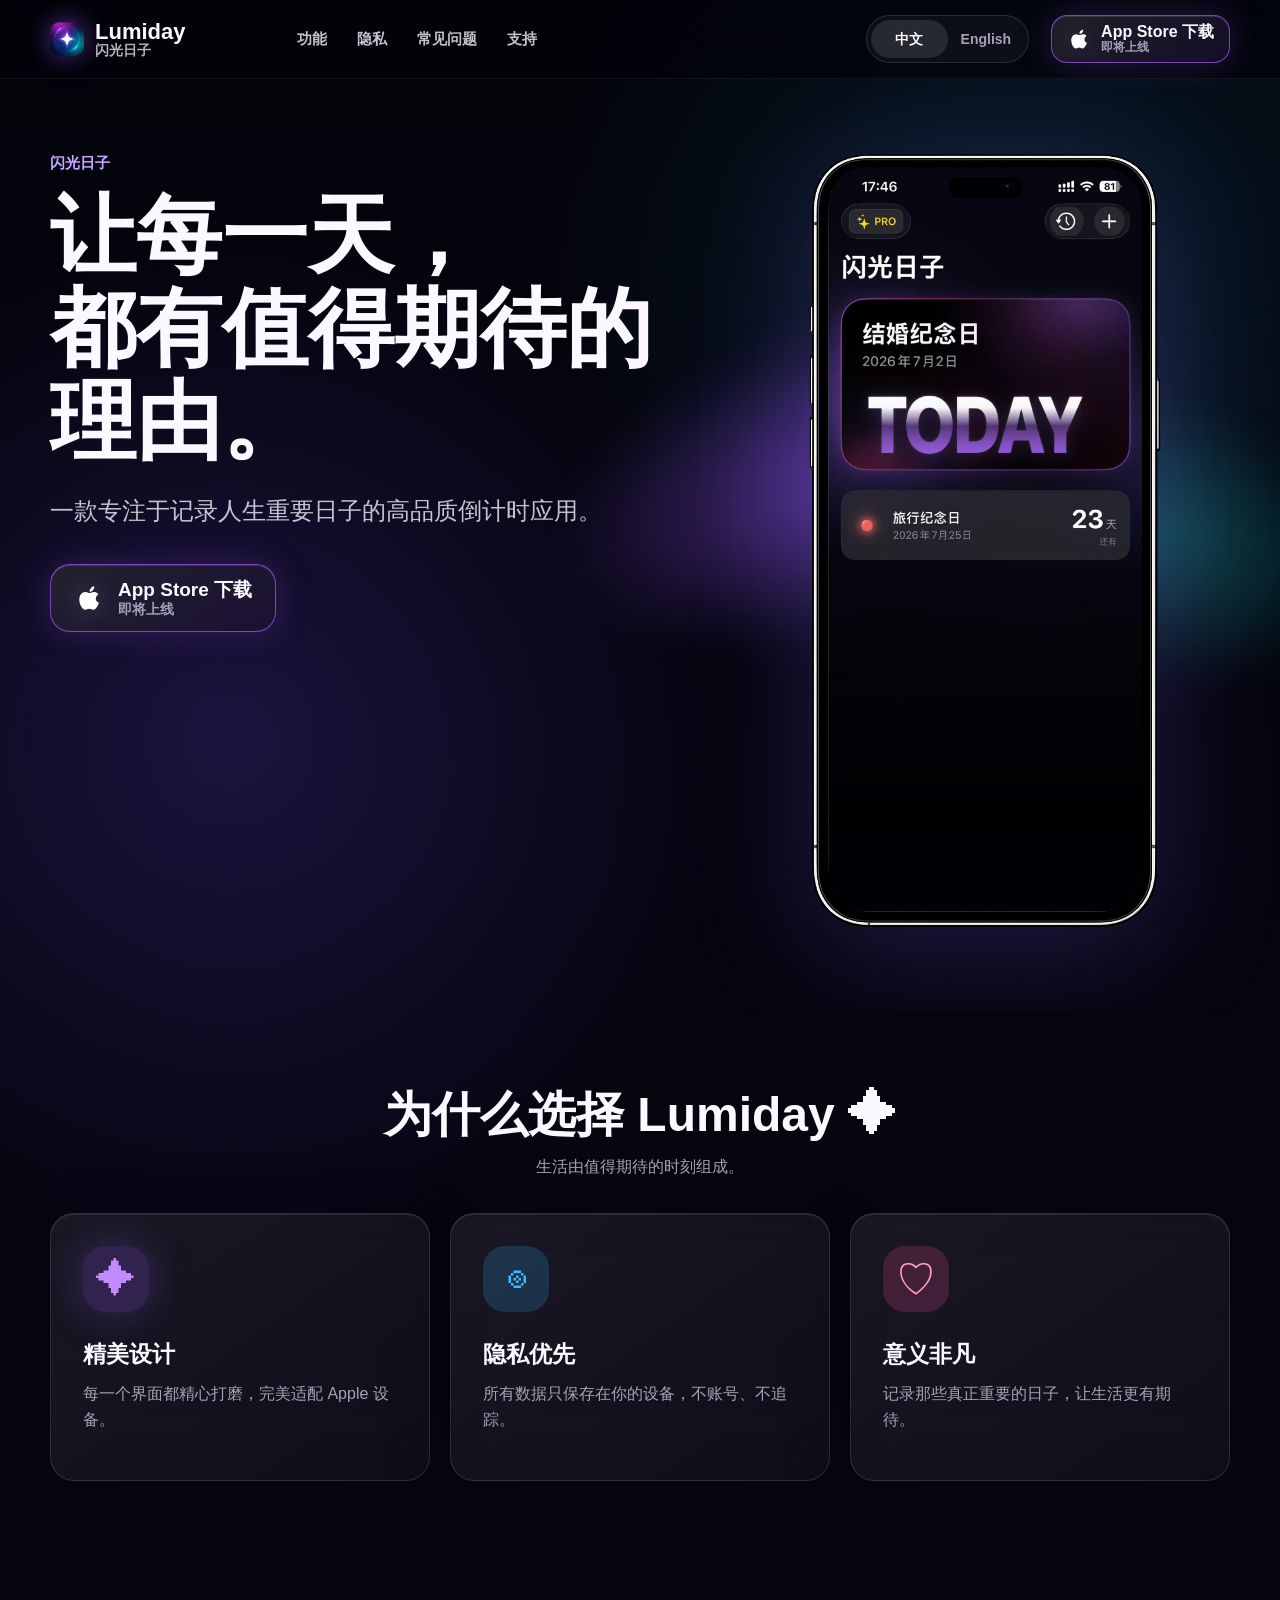
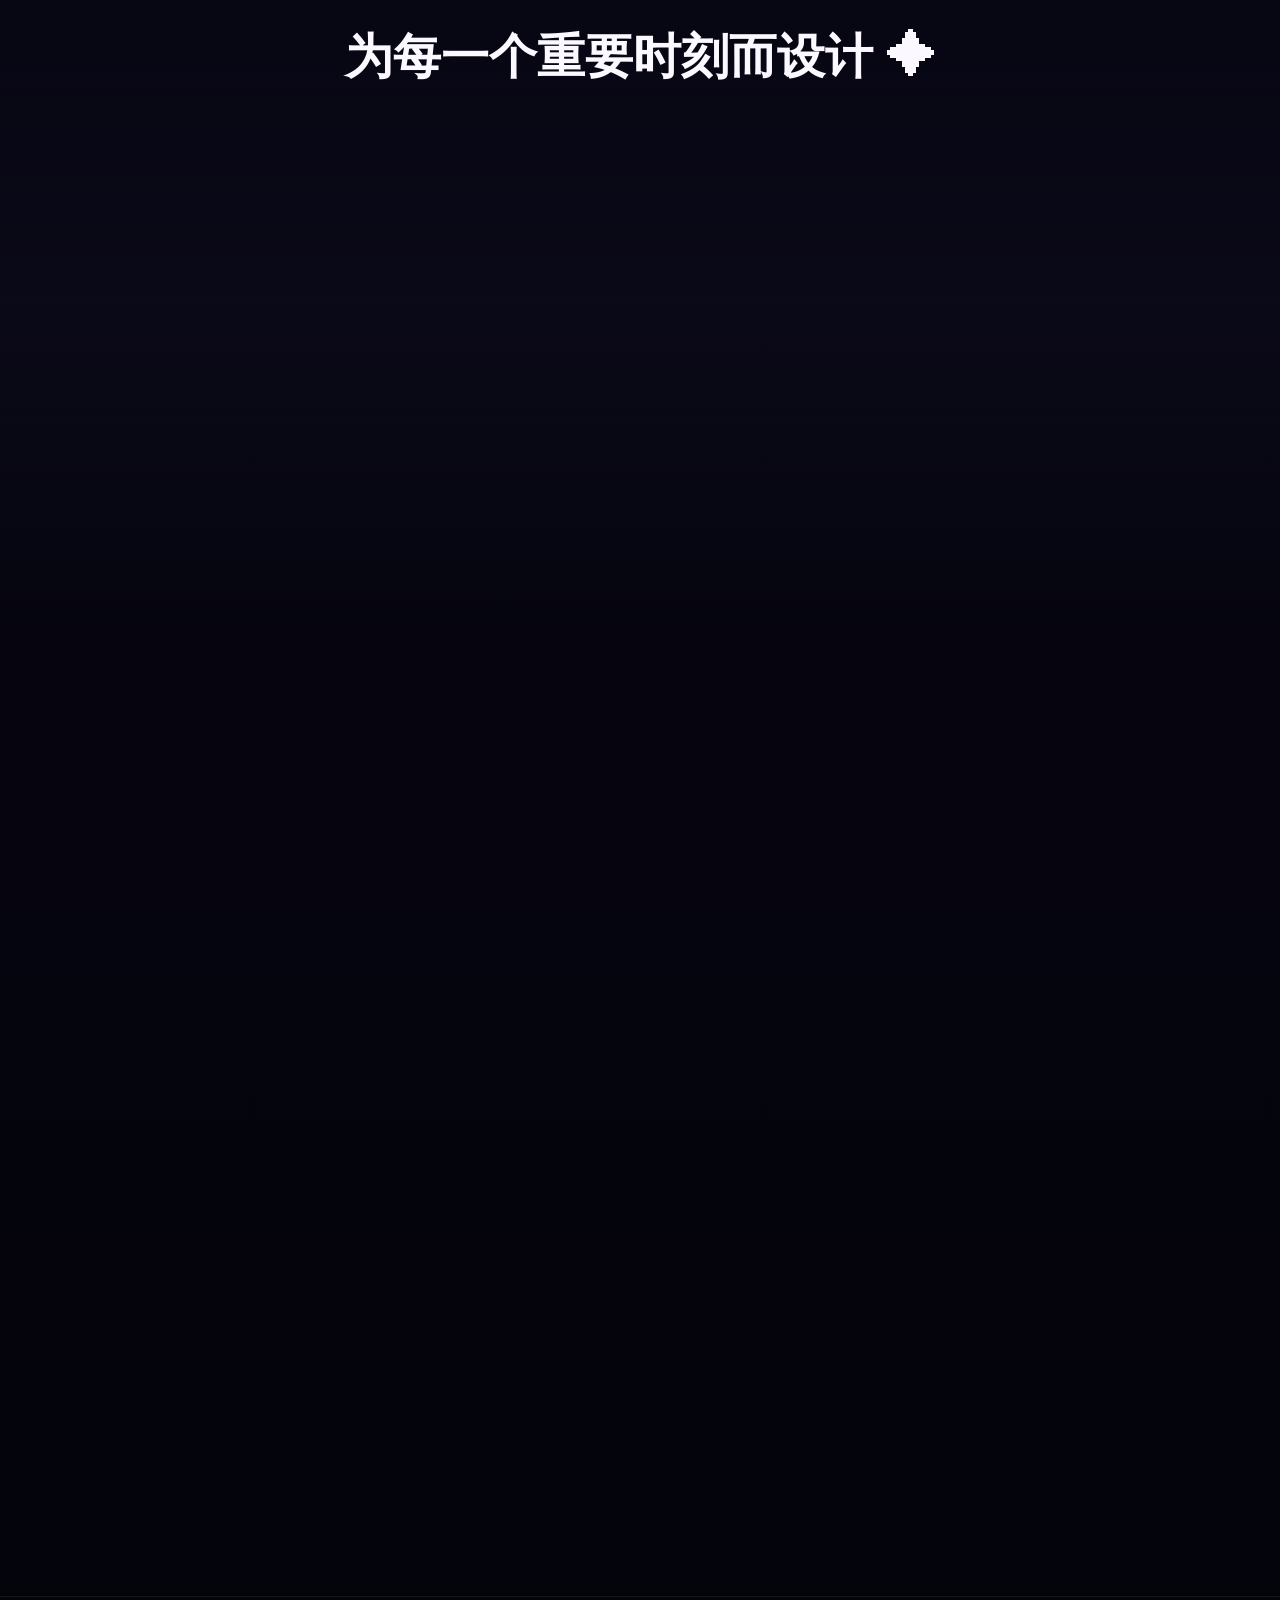
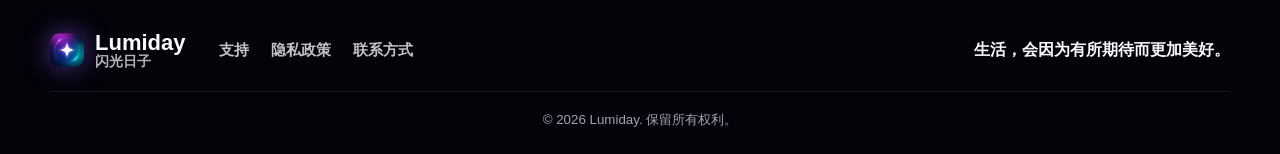
==== index.html @ 2f80d52d "项目初始化" ====
<!doctype html>
<html lang="zh-CN">
  <head>
    <meta charset="utf-8">
    <meta name="viewport" content="width=device-width, initial-scale=1">
    <meta name="description" content="Lumiday / 闪光日子，一款专注于记录人生重要日子的高品质倒计时应用。">
    <title>Lumiday | 闪光日子</title>
    <link rel="icon" href="favicon.svg" type="image/svg+xml">
    <link rel="stylesheet" href="styles.css">
  </head>
  <body>
    <a class="skip-link" href="#main" data-i18n="skip">跳到主要内容</a>
    <header class="site-header">
      <nav class="nav-shell" aria-label="Primary navigation">
        <a class="brand" href="index.html" aria-label="Lumiday home">
          <img class="brand-logo" src="assets/lumiday-logo.png" alt="" width="34" height="34">
          <span class="brand-copy">
            <strong>Lumiday</strong>
            <small data-i18n="brandChinese">闪光日子</small>
          </span>
        </a>
        <div class="nav-links" aria-label="Page sections">
          <a href="#features" data-i18n="navFeatures">功能</a>
          <a href="#privacy" data-i18n="navPrivacy">隐私</a>
          <a href="#faq" data-i18n="navFaq">常见问题</a>
          <a href="support.html" data-i18n="navSupport">支持</a>
        </div>
        <div class="nav-actions">
          <div class="language-toggle" role="group" aria-label="Language">
            <button class="active" type="button" data-lang="zh">中文</button>
            <button type="button" data-lang="en">English</button>
          </div>
          <a class="store-button compact" href="#download" aria-label="App Store download">
            <svg class="apple-icon" aria-hidden="true" viewBox="0 0 24 24">
              <path d="M17.4 12.7c0-2.4 2-3.6 2.1-3.7-1.1-1.6-2.8-1.8-3.4-1.8-1.5-.1-2.8.9-3.6.9-.8 0-2-.9-3.3-.9-1.7 0-3.3 1-4.1 2.5-1.8 3-.5 7.5 1.2 10 0 0 1.1 1.8 2.7 1.7 1.2 0 1.7-.8 3.2-.8 1.5 0 1.9.8 3.2.8 1.4 0 2.3-1.3 3.1-2.6 1-1.5 1.4-2.9 1.4-3-.1 0-2.5-1-2.5-3.1zM15.2 5.7c.7-.8 1.1-1.9 1-3-.9 0-2 .6-2.7 1.4-.6.7-1.1 1.8-1 2.8 1 .1 2-.5 2.7-1.2z"/>
            </svg>
            <span>
              <strong data-i18n="appStore">App Store 下载</strong>
              <small data-i18n="comingSoon">即将上线</small>
            </span>
          </a>
        </div>
      </nav>
    </header>

    <main id="main">
      <section class="hero section-bleed">
        <div class="aurora aurora-one" aria-hidden="true"></div>
        <div class="aurora aurora-two" aria-hidden="true"></div>
        <div class="section-inner hero-grid">
          <div class="hero-copy reveal">
            <p class="eyebrow" data-i18n="brandChinese">闪光日子</p>
            <h1 data-i18n="heroTitle">让每一天，<br>都有值得期待的理由。</h1>
            <p class="hero-subtitle" data-i18n="heroSubtitle">一款专注于记录人生重要日子的高品质倒计时应用。</p>
            <div class="hero-actions" id="download">
              <a class="store-button" href="#download" aria-label="App Store download">
                <svg class="apple-icon" aria-hidden="true" viewBox="0 0 24 24">
                  <path d="M17.4 12.7c0-2.4 2-3.6 2.1-3.7-1.1-1.6-2.8-1.8-3.4-1.8-1.5-.1-2.8.9-3.6.9-.8 0-2-.9-3.3-.9-1.7 0-3.3 1-4.1 2.5-1.8 3-.5 7.5 1.2 10 0 0 1.1 1.8 2.7 1.7 1.2 0 1.7-.8 3.2-.8 1.5 0 1.9.8 3.2.8 1.4 0 2.3-1.3 3.1-2.6 1-1.5 1.4-2.9 1.4-3-.1 0-2.5-1-2.5-3.1zM15.2 5.7c.7-.8 1.1-1.9 1-3-.9 0-2 .6-2.7 1.4-.6.7-1.1 1.8-1 2.8 1 .1 2-.5 2.7-1.2z"/>
                </svg>
                <span>
                  <strong data-i18n="appStore">App Store 下载</strong>
                  <small data-i18n="comingSoon">即将上线</small>
                </span>
              </a>
            </div>
          </div>

          <div class="hero-visual reveal" aria-label="Lumiday app preview">
            <div class="hero-device">
              <img class="hero-phone-image" src="assets/hero-iphone15promax.png" alt="Lumiday app screenshot on iPhone 15 Pro Max">
            </div>
          </div>
        </div>
      </section>

      <section class="section" id="why">
        <div class="section-inner">
          <div class="section-heading reveal">
            <h2 data-i18n="whyTitle">为什么选择 Lumiday ✦</h2>
            <p data-i18n="whySubtitle">生活由值得期待的时刻组成。</p>
          </div>
          <div class="card-grid three">
            <article class="glass-card reveal">
              <span class="icon-orb purple">✦</span>
              <h3 data-i18n="designTitle">精美设计</h3>
              <p data-i18n="designBody">每一个界面都精心打磨，完美适配 Apple 设备。</p>
            </article>
            <article class="glass-card reveal">
              <span class="icon-orb blue">⌾</span>
              <h3 data-i18n="privacyTitle">隐私优先</h3>
              <p data-i18n="privacyBody">所有数据只保存在你的设备，不账号、不追踪。</p>
            </article>
            <article class="glass-card reveal">
              <span class="icon-orb pink">♡</span>
              <h3 data-i18n="meaningTitle">意义非凡</h3>
              <p data-i18n="meaningBody">记录那些真正重要的日子，让生活更有期待。</p>
            </article>
          </div>
        </div>
      </section>

      <section class="section feature-section" id="features">
        <div class="section-inner">
          <div class="section-heading reveal">
            <h2 data-i18n="momentsTitle">为每一个重要时刻而设计 ✦</h2>
          </div>
          <div class="feature-grid">
            <article class="feature-card reveal">
              <div class="mini-phone today-preview">
                <img class="feature-shot today-shot" src="assets/today-card.png" alt="就是今天">
              </div>
              <h3 data-i18n="todayTitle">今天</h3>
              <p data-i18n="todayBody">专注当下，珍惜每一天。</p>
            </article>
            <article class="feature-card reveal wide-feature">
              <div class="widget-stage">
                <img class="feature-shot widget-shot" src="assets/widget-card.png" alt="小组件">
              </div>
              <h3 data-i18n="widgetTitle">小组件</h3>
              <p data-i18n="widgetBody">桌面随时可见，不错过每一刻。</p>
            </article>
            <article class="feature-card reveal">
              <div class="mini-phone theme-preview">
                <img class="feature-shot theme-shot" src="assets/theme-card.png" alt="星光卡片主题">
              </div>
              <h3 data-i18n="themeTitle">主题</h3>
              <p data-i18n="themeBody">多种星光主题，随心选择。</p>
            </article>
          </div>
        </div>
      </section>

      <section class="section" id="privacy">
        <div class="section-inner">
          <div class="privacy-panel reveal">
            <h2 data-i18n="privacySectionTitle">你的回忆，只属于你。</h2>
            <p class="privacy-lede" data-i18n="privacySectionBody">真正重要的纪念，不应该属于服务器。</p>
            <div class="privacy-points">
              <div class="privacy-promise">
                <span class="privacy-symbol" aria-hidden="true">◎</span>
                <span>
                  <strong data-i18n="privacyPoint1">无需账号</strong>
                  <small data-i18n="privacyPointBody1">打开即可记录。</small>
                </span>
              </div>
              <div class="privacy-promise">
                <span class="privacy-symbol" aria-hidden="true">⌁</span>
                <span>
                  <strong data-i18n="privacyPoint2">不追踪</strong>
                  <small data-i18n="privacyPointBody2">不建立用户画像。</small>
                </span>
              </div>
              <div class="privacy-promise">
                <span class="privacy-symbol" aria-hidden="true">✕</span>
                <span>
                  <strong data-i18n="privacyPoint3">无广告</strong>
                  <small data-i18n="privacyPointBody3">不打扰重要时刻。</small>
                </span>
              </div>
              <div class="privacy-promise">
                <span class="privacy-symbol" aria-hidden="true">◌</span>
                <span>
                  <strong data-i18n="privacyPoint4">本地保存</strong>
                  <small data-i18n="privacyPointBody4">数据留在你的设备中。</small>
                </span>
              </div>
            </div>
          </div>
        </div>
      </section>

      <section class="section" id="faq">
        <div class="section-inner">
          <div class="section-heading reveal">
            <h2 data-i18n="faqTitle">常见问题 ✦</h2>
          </div>
          <div class="faq-grid">
            <article class="faq-item reveal">
              <h3 data-i18n="faqQ1">支持离线使用吗？</h3>
              <p data-i18n="faqA1">支持，所有功能都可以离线使用。</p>
            </article>
            <article class="faq-item reveal">
              <h3 data-i18n="faqQ2">支持小组件吗？</h3>
              <p data-i18n="faqA2">支持，提供多种尺寸的精美小组件。</p>
            </article>
            <article class="faq-item reveal">
              <h3 data-i18n="faqQ3">需要注册账号吗？</h3>
              <p data-i18n="faqA3">不需要，打开即可直接使用。</p>
            </article>
            <article class="faq-item reveal">
              <h3 data-i18n="faqQ4">数据会被上传吗？</h3>
              <p data-i18n="faqA4">不会，所有数据都只保存在你的设备中。</p>
            </article>
          </div>
        </div>
      </section>
    </main>

    <footer class="site-footer">
      <div class="section-inner footer-grid">
        <a class="brand footer-brand" href="index.html">
          <img class="brand-logo" src="assets/lumiday-logo.png" alt="" width="34" height="34">
          <span class="brand-copy">
            <strong>Lumiday</strong>
            <small data-i18n="brandChinese">闪光日子</small>
          </span>
        </a>
        <div class="footer-links">
          <a href="support.html" data-i18n="navSupport">支持</a>
          <a href="privacy.html" data-i18n="privacyPolicy">隐私政策</a>
          <a href="mailto:feedback.glowdays@outlook.com" data-i18n="contact">联系方式</a>
        </div>
        <p class="footer-note" data-i18n="footerLine">生活，会因为有所期待而更加美好。</p>
      </div>
      <div class="section-inner footer-bottom">
        <small>© 2026 Lumiday. <span data-i18n="rights">保留所有权利。</span></small>
      </div>
    </footer>
    <script src="script.js"></script>
  </body>
</html>
---- styles.css ----
:root {
  --bg: #03030a;
  --bg-soft: #090813;
  --panel: rgba(28, 26, 38, 0.72);
  --panel-strong: rgba(38, 35, 48, 0.86);
  --line: rgba(255, 255, 255, 0.12);
  --line-bright: rgba(166, 95, 255, 0.45);
  --text: #fbf9ff;
  --muted: #a7a0b7;
  --dim: #756f84;
  --purple: #9b5cff;
  --pink: #ff4fa3;
  --blue: #39b9ff;
  --cyan: #21e1d8;
  --gold: #ffd91f;
  --radius-xl: 34px;
  --radius-lg: 24px;
  --radius-md: 16px;
  --shadow-glow: 0 0 80px rgba(144, 79, 255, 0.35);
  --max: 1180px;
}

* {
  box-sizing: border-box;
}

html {
  scroll-behavior: smooth;
}

body {
  margin: 0;
  min-height: 100vh;
  color: var(--text);
  background:
    radial-gradient(circle at 18% 22%, rgba(99, 63, 210, 0.24), transparent 32rem),
    radial-gradient(circle at 80% 8%, rgba(22, 180, 217, 0.14), transparent 30rem),
    linear-gradient(180deg, #03030a 0%, #070613 46%, #03030a 100%);
  font-family: -apple-system, BlinkMacSystemFont, "SF Pro Display", "Segoe UI", sans-serif;
  line-height: 1.6;
}

a {
  color: inherit;
  text-decoration: none;
}

button,
a {
  -webkit-tap-highlight-color: transparent;
}

.skip-link {
  position: fixed;
  left: 16px;
  top: 12px;
  z-index: 20;
  padding: 8px 12px;
  border-radius: 12px;
  background: var(--text);
  color: var(--bg);
  transform: translateY(-140%);
}

.skip-link:focus {
  transform: translateY(0);
}

.site-header {
  position: sticky;
  top: 0;
  z-index: 10;
  border-bottom: 1px solid rgba(255, 255, 255, 0.06);
  background: rgba(3, 3, 10, 0.72);
  backdrop-filter: blur(22px);
}

.nav-shell {
  width: min(var(--max), calc(100% - 32px));
  margin: 0 auto;
  min-height: 78px;
  display: flex;
  align-items: center;
  justify-content: space-between;
  gap: 24px;
}

.brand {
  display: inline-flex;
  align-items: center;
  gap: 11px;
  font-size: 23px;
  font-weight: 800;
  letter-spacing: 0;
  white-space: nowrap;
}

.brand-logo {
  width: 34px;
  height: 34px;
  border-radius: 10px;
  object-fit: cover;
  flex: 0 0 auto;
  box-shadow: 0 0 24px rgba(155, 92, 255, 0.5);
}

.brand-copy {
  display: grid;
  gap: 0;
  line-height: 1.05;
}

.brand-copy strong {
  font-size: 22px;
  font-weight: 900;
}

.brand-copy small {
  color: rgba(251, 249, 255, 0.72);
  font-size: 14px;
  font-weight: 700;
}

.nav-links,
.nav-actions,
.footer-links {
  display: flex;
  align-items: center;
  gap: 22px;
}

.nav-links {
  gap: 30px;
  margin-left: 88px;
  margin-right: auto;
}

.nav-links a,
.footer-links a {
  color: rgba(251, 249, 255, 0.78);
  font-weight: 700;
  font-size: 15px;
}

.nav-links a:hover,
.footer-links a:hover {
  color: var(--text);
}

.language-toggle {
  display: grid;
  grid-template-columns: repeat(2, 1fr);
  padding: 4px;
  border: 1px solid var(--line);
  border-radius: 999px;
  background: rgba(255, 255, 255, 0.04);
}

.language-toggle button {
  border: 0;
  border-radius: 999px;
  padding: 8px 13px;
  color: var(--muted);
  background: transparent;
  font: inherit;
  font-size: 14px;
  font-weight: 700;
  cursor: pointer;
}

.language-toggle button.active {
  color: var(--text);
  background: rgba(255, 255, 255, 0.11);
}

.store-button {
  display: inline-flex;
  align-items: center;
  gap: 14px;
  min-height: 68px;
  padding: 13px 23px;
  border: 1px solid rgba(167, 92, 255, 0.68);
  border-radius: 20px;
  background:
    linear-gradient(145deg, rgba(255, 255, 255, 0.1), rgba(155, 92, 255, 0.1)),
    rgba(9, 7, 18, 0.72);
  box-shadow: 0 0 34px rgba(155, 92, 255, 0.22), inset 0 1px 0 rgba(255, 255, 255, 0.12);
  transition: transform 180ms ease, border-color 180ms ease, background 180ms ease;
}

.store-button:hover {
  transform: translateY(-2px);
  border-color: rgba(255, 255, 255, 0.42);
  background: rgba(255, 255, 255, 0.1);
}

.store-button.compact {
  min-height: 48px;
  padding: 6px 15px;
  border-radius: 16px;
  gap: 10px;
}

.store-button.compact .apple-icon {
  width: 24px;
  height: 24px;
}

.store-button.compact strong {
  font-size: 16px;
  line-height: 1.05;
}

.store-button.compact small {
  font-size: 12px;
  line-height: 1.05;
}

.apple-icon {
  width: 30px;
  height: 30px;
  flex: 0 0 auto;
  fill: #fff;
  filter: drop-shadow(0 0 12px rgba(255, 255, 255, 0.18));
}

.store-button strong,
.store-button small {
  display: block;
  line-height: 1.15;
}

.store-button strong {
  font-size: 19px;
  font-weight: 900;
}

.store-button small {
  color: var(--muted);
  font-size: 14px;
  font-weight: 700;
}

.section-bleed,
.section {
  position: relative;
  overflow: hidden;
}

.section-inner {
  width: min(var(--max), calc(100% - 32px));
  margin: 0 auto;
}

.hero {
  min-height: 760px;
  padding: 72px 0 82px;
}

.hero-grid {
  display: grid;
  grid-template-columns: minmax(0, 1fr) minmax(360px, 490px);
  align-items: start;
  gap: 48px;
}

.aurora {
  position: absolute;
  filter: blur(22px);
  opacity: 0.8;
  pointer-events: none;
}

.aurora-one {
  width: 760px;
  height: 360px;
  left: 38%;
  top: 210px;
  background: radial-gradient(ellipse at center, rgba(154, 83, 255, 0.66), transparent 60%);
  transform: rotate(-18deg);
}

.aurora-two {
  width: 520px;
  height: 300px;
  right: -120px;
  top: 300px;
  background: radial-gradient(ellipse at center, rgba(33, 225, 216, 0.36), transparent 64%);
  transform: rotate(18deg);
}

.eyebrow {
  margin: 0 0 14px;
  color: #c8a8ff;
  font-size: 15px;
  font-weight: 800;
}

h1,
h2,
h3,
p {
  margin-top: 0;
}

h1 {
  margin-bottom: 24px;
  font-size: clamp(48px, 7vw, 86px);
  line-height: 1.08;
  letter-spacing: 0;
}

.hero-subtitle {
  max-width: 560px;
  margin-bottom: 34px;
  color: rgba(251, 249, 255, 0.78);
  font-size: clamp(18px, 2vw, 24px);
}

.hero-device {
  position: relative;
  width: min(100%, 430px);
  margin: 0 auto;
  display: grid;
  place-items: center;
}

.hero-device::before {
  content: "";
  position: absolute;
  width: 110%;
  height: 78%;
  left: -4%;
  top: 10%;
  border-radius: 50%;
  background:
    radial-gradient(circle at 44% 46%, rgba(143, 92, 255, 0.42), transparent 48%),
    radial-gradient(circle at 72% 34%, rgba(33, 225, 216, 0.16), transparent 56%);
  filter: blur(74px);
  opacity: 0.34;
  pointer-events: none;
}

.hero-phone-image {
  position: relative;
  z-index: 1;
  width: auto;
  max-width: 100%;
  max-height: 780px;
  display: block;
  object-fit: contain;
  filter: drop-shadow(0 20px 60px rgba(143, 92, 255, 0.22));
  transform: rotate(0deg);
}

.section {
  padding: 74px 0;
}

.section-heading {
  max-width: 720px;
  margin: 0 auto 34px;
  text-align: center;
}

.section-heading h2,
.privacy-panel h2 {
  margin-bottom: 10px;
  font-size: clamp(32px, 4vw, 48px);
  line-height: 1.18;
}

.section-heading p,
.glass-card p,
.feature-card p,
.faq-item p,
.page-card p {
  color: var(--muted);
}

.card-grid {
  display: grid;
  gap: 20px;
}

.card-grid.three {
  grid-template-columns: repeat(3, 1fr);
}

.glass-card,
.feature-card,
.faq-item,
.page-card,
.privacy-panel {
  border: 1px solid var(--line);
  background: linear-gradient(145deg, rgba(255, 255, 255, 0.08), rgba(255, 255, 255, 0.035));
  box-shadow: inset 0 1px 0 rgba(255, 255, 255, 0.08), 0 24px 70px rgba(0, 0, 0, 0.2);
  backdrop-filter: blur(22px);
}

.glass-card,
.faq-item {
  min-height: 220px;
  padding: 32px;
  border-radius: var(--radius-lg);
  transition: transform 180ms ease, border-color 180ms ease;
}

.glass-card:hover,
.feature-card:hover,
.faq-item:hover {
  transform: translateY(-4px);
  border-color: rgba(169, 105, 255, 0.42);
}

.icon-orb {
  display: grid;
  place-items: center;
  width: 66px;
  height: 66px;
  margin-bottom: 24px;
  border-radius: 22px;
  font-size: 40px;
  line-height: 1;
}

.icon-orb.purple {
  background: rgba(155, 92, 255, 0.2);
  color: #c08cff;
  box-shadow: 0 0 42px rgba(155, 92, 255, 0.28);
}

.icon-orb.blue {
  background: rgba(57, 185, 255, 0.18);
  color: var(--blue);
}

.icon-orb.pink {
  background: rgba(255, 79, 163, 0.18);
  color: #ff9cc9;
}

.glass-card h3,
.feature-card h3,
.faq-item h3,
.page-card h2 {
  margin-bottom: 8px;
  font-size: 23px;
}

.feature-section {
  background: linear-gradient(180deg, transparent, rgba(12, 11, 26, 0.75), transparent);
}

.feature-grid {
  display: grid;
  grid-template-columns: repeat(3, 1fr);
  gap: 20px;
}

.feature-card {
  padding: 22px;
  border-radius: var(--radius-lg);
  border: 1px solid var(--line);
  background: linear-gradient(180deg, rgba(255, 255, 255, 0.08), rgba(255, 255, 255, 0.03));
  transition: transform 180ms ease, border-color 180ms ease;
}

.mini-phone {
  position: relative;
  height: 300px;
  margin-bottom: 22px;
  padding: 22px;
  border: 1px solid rgba(255, 255, 255, 0.14);
  border-radius: 32px 32px 10px 10px;
  overflow: hidden;
  background:
    radial-gradient(circle at 72% 18%, rgba(155, 92, 255, 0.42), transparent 34%),
    linear-gradient(180deg, #070611, #100816 80%);
}

.mini-title {
  font-weight: 900;
  font-size: 22px;
}

.mini-today {
  margin-top: 45px;
  padding: 28px 18px;
  border-radius: 22px;
  border: 1px solid rgba(155, 92, 255, 0.44);
  font-size: 44px;
  font-weight: 950;
  line-height: 1;
  color: #b16cff;
  background: rgba(0, 0, 0, 0.34);
}

.mini-row {
  display: flex;
  justify-content: space-between;
  align-items: center;
  margin-top: 18px;
  padding: 14px;
  border-radius: 16px;
  background: rgba(255, 255, 255, 0.1);
}

.mini-row span {
  width: 20px;
  height: 20px;
  border-radius: 50%;
  background: #ff626d;
  box-shadow: 0 0 20px rgba(255, 98, 109, 0.8);
}

.feature-shot {
  display: block;
  width: 100%;
  height: 100%;
  object-fit: contain;
}

.today-preview,
.theme-preview {
  padding: 0;
  border: 0;
  background: transparent;
  overflow: visible;
}

.today-shot {
  filter: drop-shadow(0 20px 42px rgba(155, 92, 255, 0.28));
}

.theme-shot {
  filter: drop-shadow(0 22px 48px rgba(155, 92, 255, 0.22));
}

.widget-shot {
  filter: drop-shadow(0 22px 48px rgba(155, 92, 255, 0.24));
}

.ring-widget {
  position: absolute;
  inset: 46px 28px auto;
  aspect-ratio: 1;
  display: grid;
  place-items: center;
  text-align: center;
  border-radius: 50%;
  background:
    radial-gradient(circle, rgba(20, 13, 33, 0.95) 48%, transparent 49%),
    conic-gradient(#ffffff 0 7%, transparent 7% 13%, var(--purple) 13% 82%, rgba(255, 255, 255, 0.18) 82% 100%);
  box-shadow: 0 0 55px rgba(155, 92, 255, 0.34);
}

.ring-widget span,
.circle-widget span {
  display: block;
  width: max-content;
  margin: 0 auto 8px;
  padding: 4px 12px;
  border-radius: 999px;
  background: rgba(255, 255, 255, 0.12);
  font-size: 12px;
  font-weight: 900;
}

.ring-widget strong,
.circle-widget strong {
  display: block;
  font-size: 22px;
}

.wide-feature {
  grid-column: span 1;
}

.widget-stage {
  position: relative;
  height: 300px;
  margin-bottom: 22px;
}

.wide-widget,
.circle-widget {
  position: absolute;
  border: 1px solid rgba(255, 255, 255, 0.12);
  background:
    radial-gradient(circle at 52% 48%, rgba(155, 92, 255, 0.44), transparent 62%),
    linear-gradient(145deg, #140e20, #231333);
  box-shadow: 0 18px 60px rgba(0, 0, 0, 0.36);
}

.wide-widget {
  inset: 18px 0 auto;
  min-height: 120px;
  padding: 22px;
  border-radius: 34px;
}

.wide-widget span {
  display: block;
  color: rgba(251, 249, 255, 0.9);
  font-weight: 800;
  margin-bottom: 16px;
}

.wide-widget div {
  display: flex;
  align-items: center;
  justify-content: space-between;
  gap: 14px;
  padding: 16px 18px;
  border-radius: 22px;
  background: rgba(255, 255, 255, 0.12);
}

.wide-widget em {
  padding: 6px 16px;
  border-radius: 999px;
  background: rgba(255, 255, 255, 0.12);
  font-style: normal;
  font-weight: 900;
}

.circle-widget {
  left: 16px;
  bottom: 4px;
  width: 128px;
  aspect-ratio: 1;
  display: grid;
  place-items: center;
  text-align: center;
  border-radius: 32px;
}

.theme-preview {
  display: flex;
  flex-direction: column;
  justify-content: center;
}

.swatches {
  display: flex;
  gap: 13px;
  margin-bottom: 32px;
}

.swatches span {
  width: 32px;
  height: 32px;
  border-radius: 50%;
  box-shadow: 0 0 22px currentColor;
}

.swatches span:nth-child(1) { background: #ff5d69; color: #ff5d69; }
.swatches span:nth-child(2) { background: #4b9cff; color: #4b9cff; }
.swatches span:nth-child(3) { background: #62cd75; color: #62cd75; }
.swatches span:nth-child(4) { background: #ffd840; color: #ffd840; }
.swatches span:nth-child(5) { background: #9b5cff; color: #9b5cff; }

.setting-line {
  height: 20px;
  margin-top: 14px;
  border-radius: 999px;
  background: rgba(255, 255, 255, 0.12);
}

.setting-line.short {
  width: 68%;
}

.privacy-panel {
  position: relative;
  padding: clamp(32px, 4.5vw, 52px);
  border-radius: var(--radius-xl);
  border: 1px solid rgba(255, 255, 255, 0.065);
  overflow: hidden;
  background:
    linear-gradient(145deg, rgba(255, 255, 255, 0.043), rgba(255, 255, 255, 0.018));
  box-shadow: inset 0 1px 0 rgba(255, 255, 255, 0.045);
}

.privacy-panel::before,
.privacy-panel::after {
  content: "";
  position: absolute;
  z-index: 0;
  pointer-events: none;
  filter: blur(28px);
}

.privacy-panel::before {
  width: 42%;
  height: 52%;
  left: -12%;
  top: -16%;
  background: radial-gradient(circle, rgba(155, 92, 255, 0.2), transparent 68%);
}

.privacy-panel::after {
  width: 48%;
  height: 58%;
  right: -16%;
  bottom: -24%;
  background: radial-gradient(circle, rgba(83, 101, 255, 0.13), transparent 70%);
}

.privacy-panel > * {
  position: relative;
  z-index: 1;
}

.privacy-panel h2 {
  max-width: 720px;
  margin: 0 auto 10px;
  text-align: center;
}

.privacy-lede {
  max-width: 560px;
  margin: 0 auto;
  color: rgba(251, 249, 255, 0.64);
  text-align: center;
  font-size: 18px;
}

.privacy-points {
  display: grid;
  grid-template-columns: repeat(2, minmax(0, 1fr));
  gap: 22px 34px;
  max-width: 700px;
  margin: 32px auto 0;
}

.privacy-promise {
  display: grid;
  grid-template-columns: auto 1fr;
  gap: 12px;
  align-items: center;
  min-width: 0;
  padding: 0;
}

.privacy-symbol {
  display: grid;
  place-items: center;
  width: 72px;
  height: 72px;
  margin-top: 0;
  color: rgba(205, 176, 255, 0.9);
  font-size: 42px;
  line-height: 1;
}

.privacy-promise:nth-child(2) .privacy-symbol,
.privacy-promise:nth-child(4) .privacy-symbol {
  font-size: 56px;
}

.privacy-promise strong,
.privacy-promise small {
  display: block;
}

.privacy-promise strong {
  color: rgba(251, 249, 255, 0.94);
  font-size: 17px;
  font-weight: 900;
}

.privacy-promise small {
  margin-top: 3px;
  color: rgba(251, 249, 255, 0.56);
  font-size: 14px;
  line-height: 1.45;
}

.faq-grid {
  display: grid;
  grid-template-columns: repeat(4, 1fr);
  gap: 16px;
}

.faq-item {
  min-height: 160px;
  padding: 24px;
}

.site-footer {
  padding: 34px 0 22px;
  border-top: 1px solid rgba(255, 255, 255, 0.08);
  background: rgba(3, 3, 10, 0.72);
}

.footer-grid {
  display: grid;
  grid-template-columns: auto 1fr auto;
  align-items: center;
  gap: 34px;
}

.footer-note {
  text-align: right;
  font-weight: 800;
  margin: 0;
}

.footer-bottom {
  margin-top: 22px;
  padding-top: 14px;
  border-top: 1px solid rgba(255, 255, 255, 0.08);
  text-align: center;
}

.footer-bottom small {
  color: var(--muted);
}

.subpage {
  background:
    radial-gradient(circle at 10% 12%, rgba(155, 92, 255, 0.24), transparent 30rem),
    radial-gradient(circle at 90% 0%, rgba(57, 185, 255, 0.12), transparent 28rem),
    var(--bg);
}

.page-main {
  width: min(900px, calc(100% - 32px));
  margin: 0 auto;
  padding: 80px 0;
}

.page-card {
  margin-bottom: 18px;
  padding: clamp(26px, 5vw, 44px);
  border-radius: var(--radius-lg);
}

.page-card h1 {
  font-size: clamp(42px, 7vw, 68px);
}

.page-card h2 {
  color: var(--text);
}

.policy-main {
  width: min(980px, calc(100% - 32px));
}

.policy-card {
  padding: clamp(28px, 5vw, 56px);
}

.policy-header {
  margin-bottom: 38px;
  padding-bottom: 24px;
  border-bottom: 1px solid var(--line);
}

.policy-header h1 {
  margin-bottom: 16px;
}

.policy-copy section {
  padding: 26px 0;
  border-bottom: 1px solid rgba(255, 255, 255, 0.08);
}

.policy-copy section:last-child {
  border-bottom: 0;
  padding-bottom: 0;
}

.policy-copy h2 {
  margin-bottom: 14px;
  font-size: clamp(24px, 3vw, 34px);
}

.policy-copy h3 {
  margin: 22px 0 8px;
  font-size: 20px;
}

.policy-copy p,
.policy-copy li {
  color: rgba(251, 249, 255, 0.78);
  font-size: 17px;
}

.policy-copy ul {
  margin: 12px 0 18px;
  padding-left: 22px;
}

.policy-copy li {
  margin: 8px 0;
}

.policy-en {
  display: none;
}

html[lang="en"] .policy-zh {
  display: none;
}

html[lang="en"] .policy-en {
  display: block;
}

.text-link {
  color: #d4b7ff;
  font-weight: 800;
  overflow-wrap: anywhere;
}

.simple-list {
  display: grid;
  gap: 18px;
}

.simple-list article {
  padding-bottom: 16px;
  border-bottom: 1px solid var(--line);
}

.simple-list article:last-child {
  border-bottom: 0;
  padding-bottom: 0;
}

.simple-list h3 {
  margin-bottom: 4px;
}

.page-links {
  display: flex;
  flex-wrap: wrap;
  gap: 14px;
}

.page-links a {
  padding: 12px 16px;
  border: 1px solid var(--line-bright);
  border-radius: 999px;
  background: rgba(255, 255, 255, 0.06);
  font-weight: 800;
}

.reveal {
  opacity: 0;
  transform: translateY(18px);
  transition: opacity 600ms ease, transform 600ms ease;
}

.reveal.visible {
  opacity: 1;
  transform: translateY(0);
}

@media (max-width: 980px) {
  .nav-shell {
    min-height: auto;
    padding: 16px 0;
    flex-wrap: wrap;
  }

  .nav-links {
    order: 3;
    width: 100%;
    justify-content: center;
    gap: 16px;
    margin-left: 0;
    margin-right: 0;
  }

  .nav-actions {
    margin-left: auto;
  }

  .store-button.compact {
    display: none;
  }

  .hero-grid,
  .card-grid.three,
  .feature-grid,
  .faq-grid,
  .privacy-points,
  .footer-grid {
    grid-template-columns: 1fr;
  }

  .hero {
    min-height: auto;
    padding-top: 64px;
  }

  .hero-copy {
    text-align: center;
  }

  .hero-subtitle {
    margin-left: auto;
    margin-right: auto;
  }

  .hero-actions {
    display: flex;
    justify-content: center;
  }

  .hero-device {
    width: min(100%, 380px);
  }

  .feature-grid {
    grid-template-columns: repeat(2, 1fr);
  }

  .footer-note {
    text-align: left;
  }
}

@media (max-width: 640px) {
  .nav-shell {
    width: min(100% - 24px, var(--max));
  }

  .brand {
    font-size: 21px;
  }

  .nav-links {
    justify-content: flex-start;
    overflow-x: auto;
    padding-bottom: 2px;
  }

  .nav-links a {
    flex: 0 0 auto;
    font-size: 14px;
  }

  .language-toggle button {
    padding: 7px 10px;
  }

  .hero-grid {
    gap: 44px;
  }

  .hero {
    padding: 46px 0 72px;
  }

  h1 {
    font-size: 45px;
  }

  .section {
    padding: 58px 0;
  }

  .feature-grid {
    grid-template-columns: 1fr;
  }

  .hero-device {
    width: min(100%, 330px);
  }

  .hero-phone-image {
    max-height: 620px;
  }

  .mini-phone,
  .widget-stage {
    height: 270px;
  }

  .footer-links {
    flex-wrap: wrap;
  }
}

@media (prefers-reduced-motion: reduce) {
  html {
    scroll-behavior: auto;
  }

  *,
  *::before,
  *::after {
    animation-duration: 0.01ms !important;
    animation-iteration-count: 1 !important;
    transition-duration: 0.01ms !important;
  }

  .reveal {
    opacity: 1;
    transform: none;
  }
}
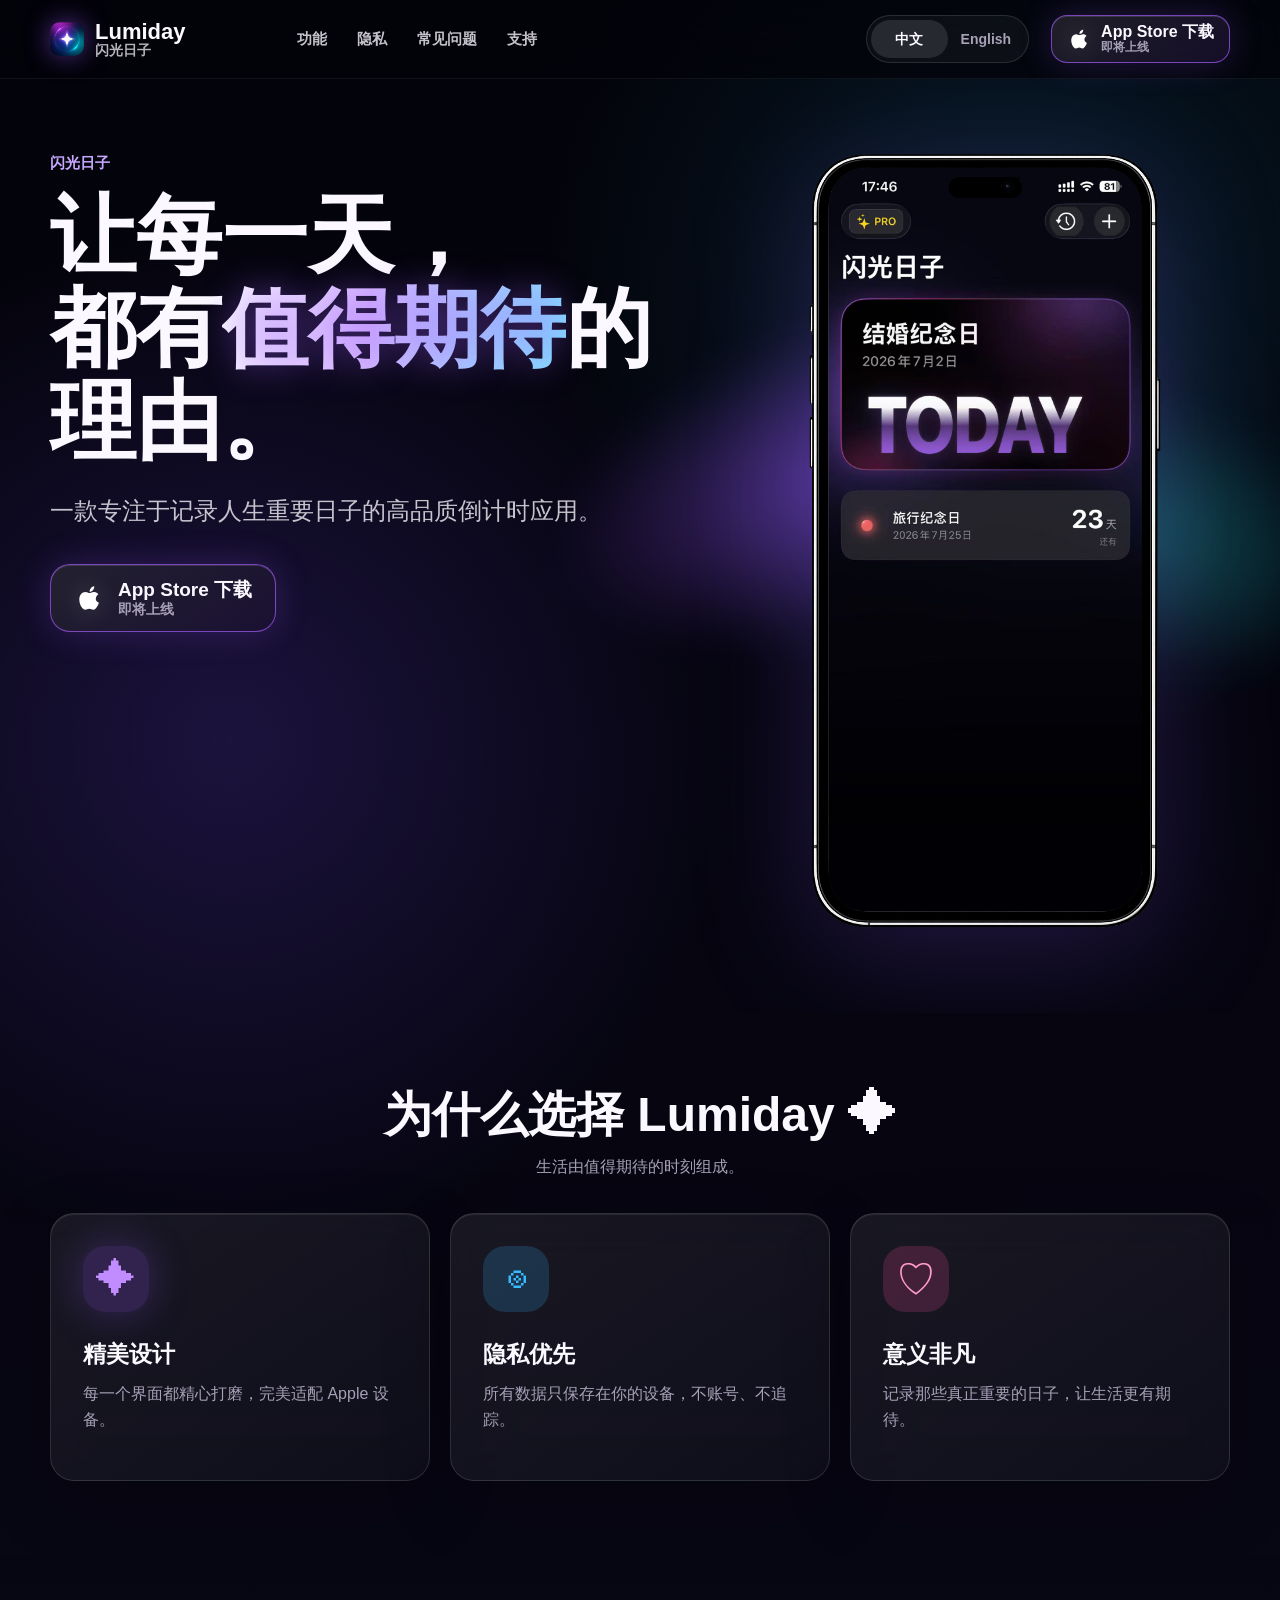
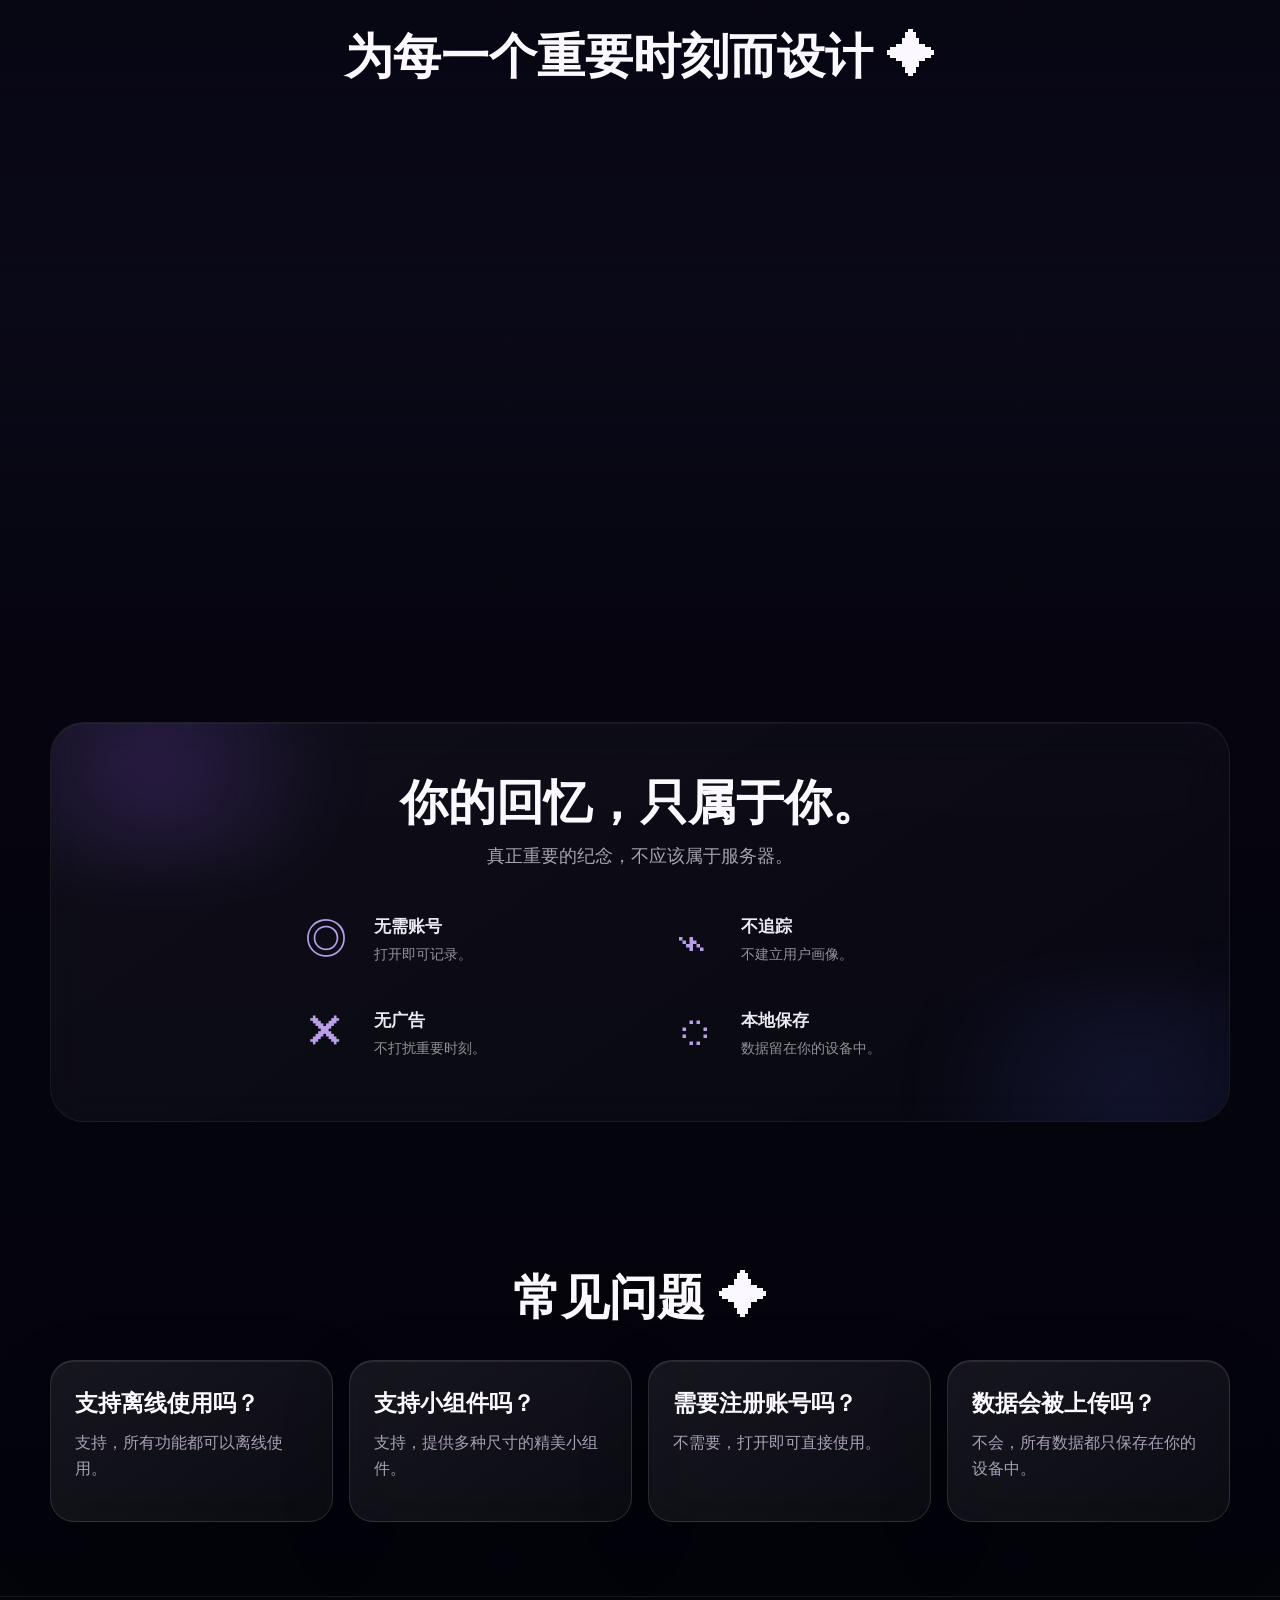
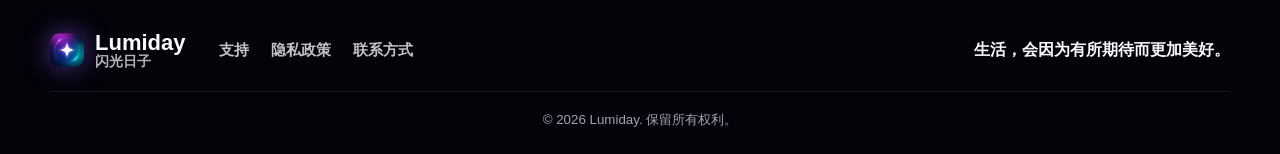
==== commit 5f714664: "细节微调" ====
--- a/index.html
+++ b/index.html
@@ -50,7 +50,7 @@
         <div class="section-inner hero-grid">
           <div class="hero-copy reveal">
             <p class="eyebrow" data-i18n="brandChinese">闪光日子</p>
-            <h1 data-i18n="heroTitle">让每一天，<br>都有值得期待的理由。</h1>
+            <h1 data-i18n="heroTitle">让每一天，<br>都有<span class="hero-highlight">值得期待</span>的理由。</h1>
             <p class="hero-subtitle" data-i18n="heroSubtitle">一款专注于记录人生重要日子的高品质倒计时应用。</p>
             <div class="hero-actions" id="download">
               <a class="store-button" href="#download" aria-label="App Store download">
--- a/styles.css
+++ b/styles.css
@@ -310,6 +310,15 @@
   letter-spacing: 0;
 }
 
+.hero-highlight {
+  color: #d9c1ff;
+  background: linear-gradient(100deg, #ffffff 0%, #d7b8ff 42%, #7edfff 100%);
+  -webkit-background-clip: text;
+  background-clip: text;
+  -webkit-text-fill-color: transparent;
+  text-shadow: 0 0 34px rgba(155, 92, 255, 0.46);
+}
+
 .hero-subtitle {
   max-width: 560px;
   margin-bottom: 34px;
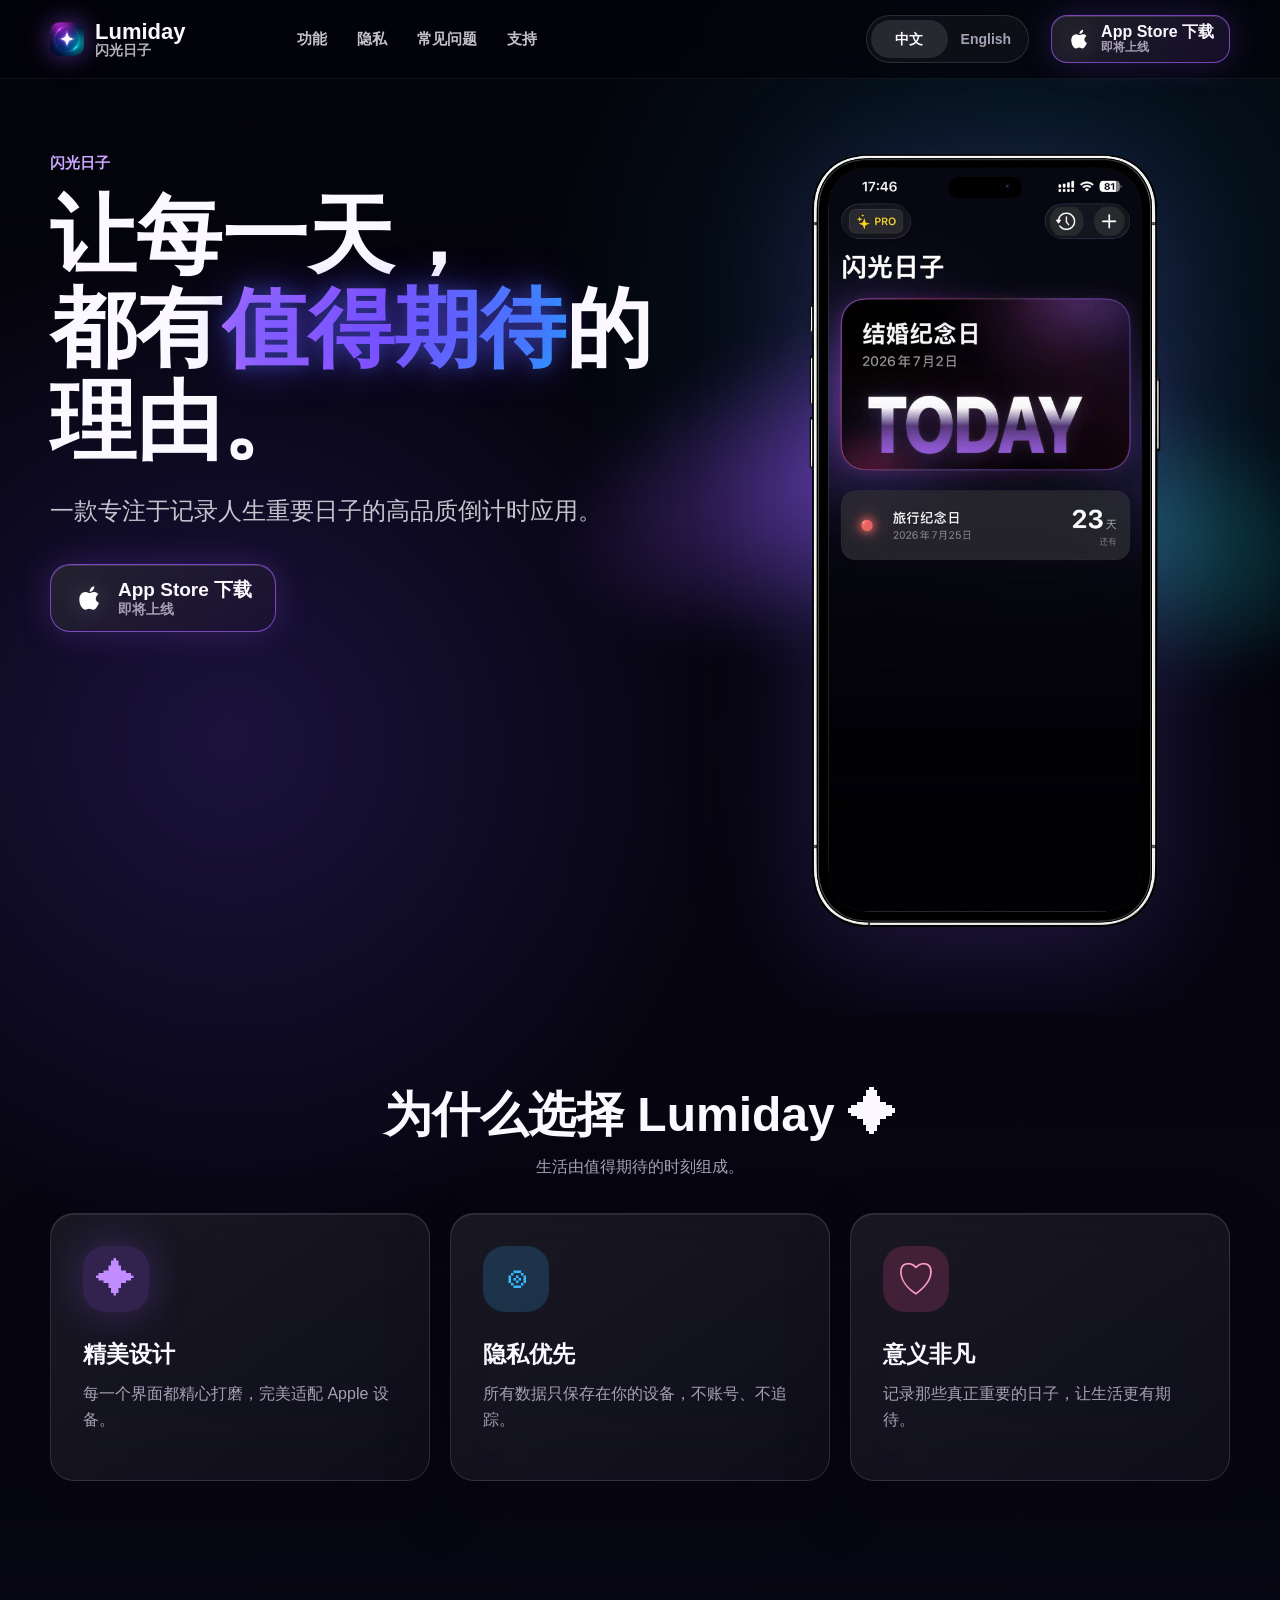
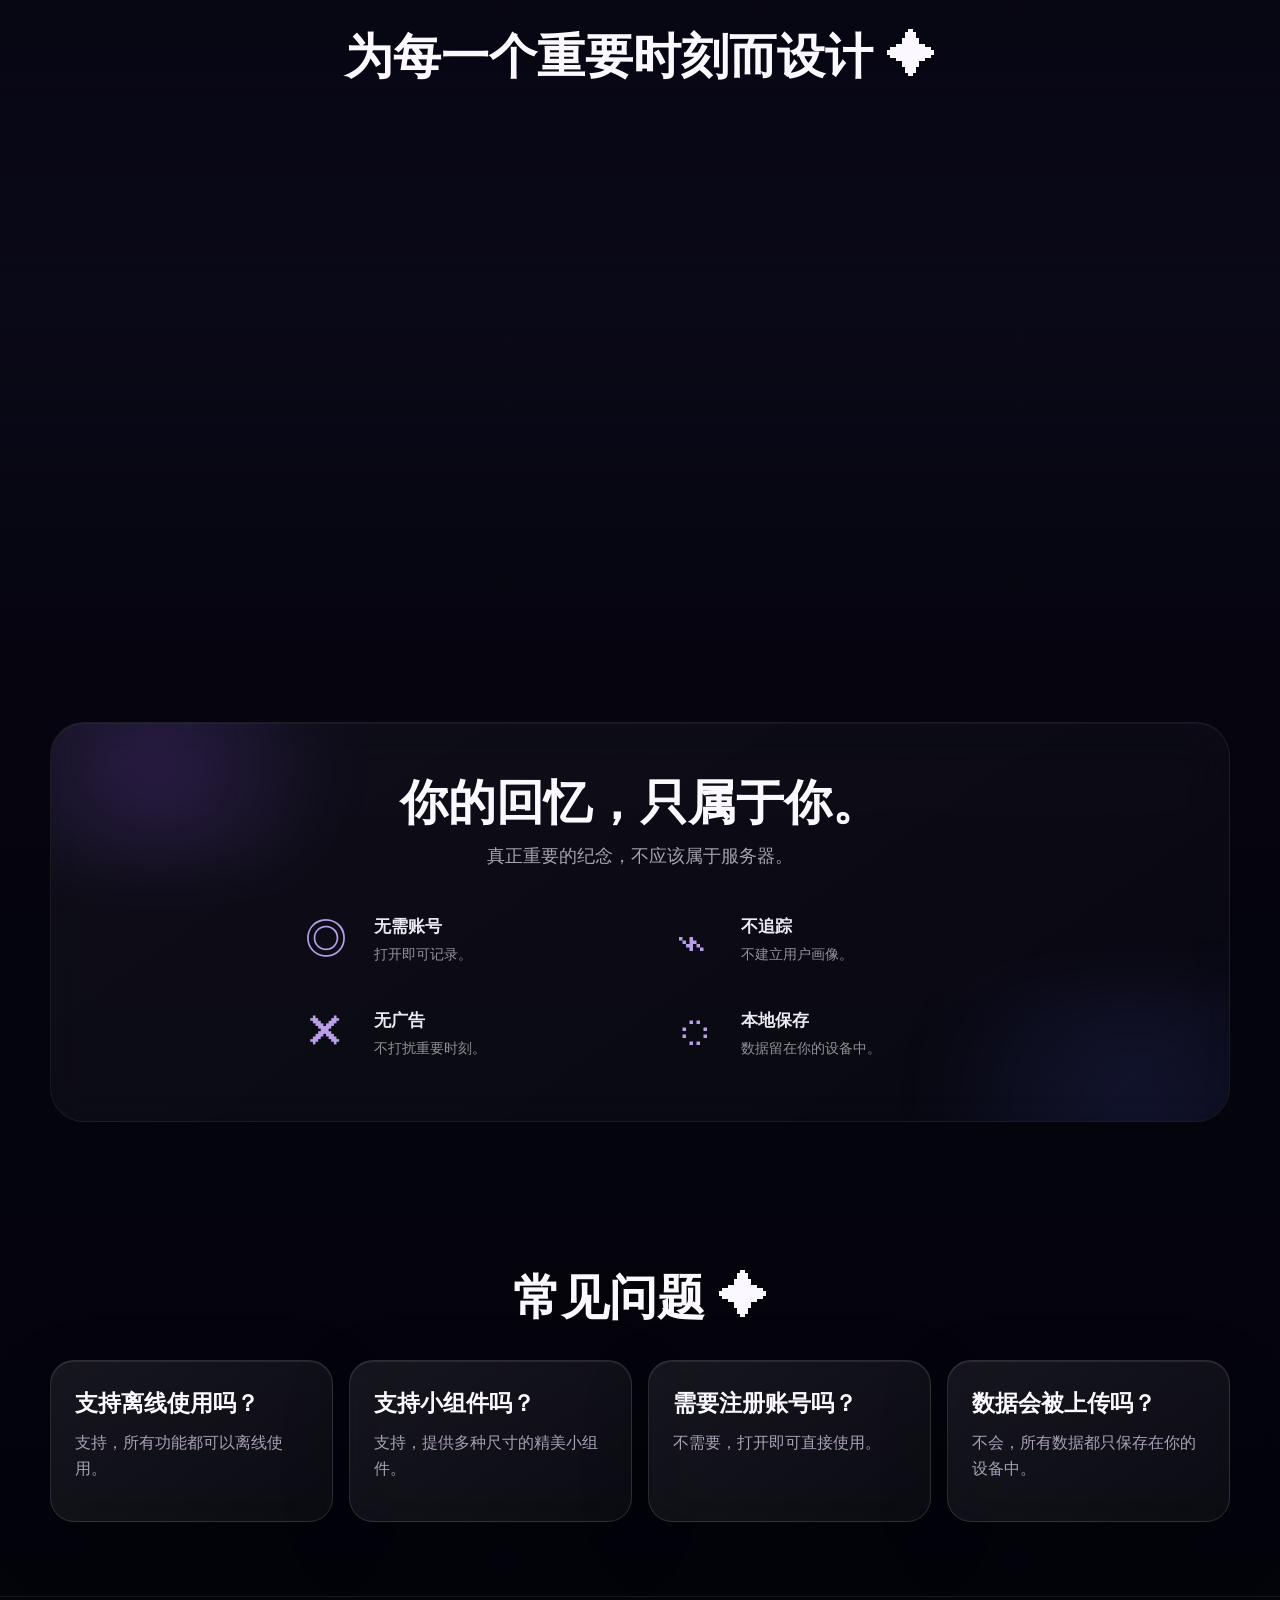
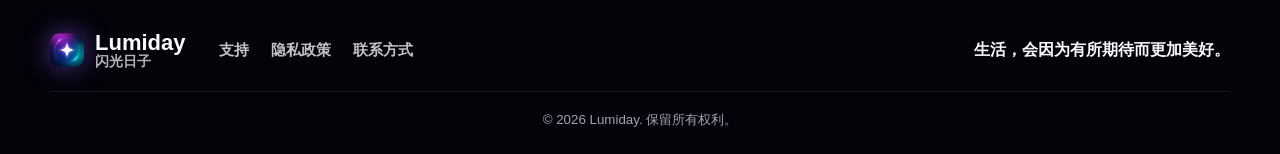
==== commit 53601962: "修正本地化issues" ====
--- a/index.html
+++ b/index.html
@@ -207,8 +207,8 @@
         </a>
         <div class="footer-links">
           <a href="support.html" data-i18n="navSupport">支持</a>
-          <a href="privacy.html" data-i18n="privacyPolicy">隐私政策</a>
-          <a href="mailto:feedback.glowdays@outlook.com" data-i18n="contact">联系方式</a>
+          <a href="privacy.html" data-i18n="privacyPolicy" data-locale-route="privacy">隐私政策</a>
+          <a href="contact.html" data-i18n="contact">联系方式</a>
         </div>
         <p class="footer-note" data-i18n="footerLine">生活，会因为有所期待而更加美好。</p>
       </div>
--- a/styles.css
+++ b/styles.css
@@ -311,12 +311,12 @@
 }
 
 .hero-highlight {
-  color: #d9c1ff;
-  background: linear-gradient(100deg, #ffffff 0%, #d7b8ff 42%, #7edfff 100%);
+  color: #a968ff;
+  background: linear-gradient(100deg, #b86cff 0%, #8f4dff 46%, #229fff 100%);
   -webkit-background-clip: text;
   background-clip: text;
   -webkit-text-fill-color: transparent;
-  text-shadow: 0 0 34px rgba(155, 92, 255, 0.46);
+  text-shadow: 0 0 38px rgba(111, 65, 255, 0.62), 0 0 18px rgba(34, 159, 255, 0.28);
 }
 
 .hero-subtitle {
@@ -926,6 +926,70 @@
   overflow-wrap: anywhere;
 }
 
+.contact-card {
+  position: relative;
+  overflow: hidden;
+}
+
+.contact-card::before {
+  content: "";
+  position: absolute;
+  width: 340px;
+  height: 220px;
+  right: -90px;
+  top: -80px;
+  border-radius: 999px;
+  background: radial-gradient(circle at center, rgba(155, 92, 255, 0.34), transparent 68%);
+  filter: blur(24px);
+  pointer-events: none;
+}
+
+.contact-card > * {
+  position: relative;
+  z-index: 1;
+}
+
+.contact-email {
+  color: #d4b7ff;
+  font-size: clamp(20px, 3vw, 28px);
+  font-weight: 900;
+  overflow-wrap: anywhere;
+}
+
+.contact-label {
+  margin: 28px 0 6px;
+  color: rgba(251, 249, 255, 0.58);
+  font-size: 14px;
+  font-weight: 900;
+}
+
+.contact-actions {
+  margin-top: 30px;
+}
+
+.primary-contact-button {
+  display: inline-flex;
+  align-items: center;
+  justify-content: center;
+  min-height: 58px;
+  padding: 0 26px;
+  border: 1px solid rgba(167, 92, 255, 0.72);
+  border-radius: 18px;
+  color: var(--text);
+  background:
+    linear-gradient(145deg, rgba(255, 255, 255, 0.13), rgba(155, 92, 255, 0.2)),
+    rgba(9, 7, 18, 0.74);
+  box-shadow: 0 0 34px rgba(155, 92, 255, 0.24), inset 0 1px 0 rgba(255, 255, 255, 0.13);
+  font-weight: 900;
+  transition: transform 180ms ease, border-color 180ms ease, background 180ms ease;
+}
+
+.primary-contact-button:hover {
+  transform: translateY(-2px);
+  border-color: rgba(255, 255, 255, 0.42);
+  background: rgba(255, 255, 255, 0.1);
+}
+
 .simple-list {
   display: grid;
   gap: 18px;
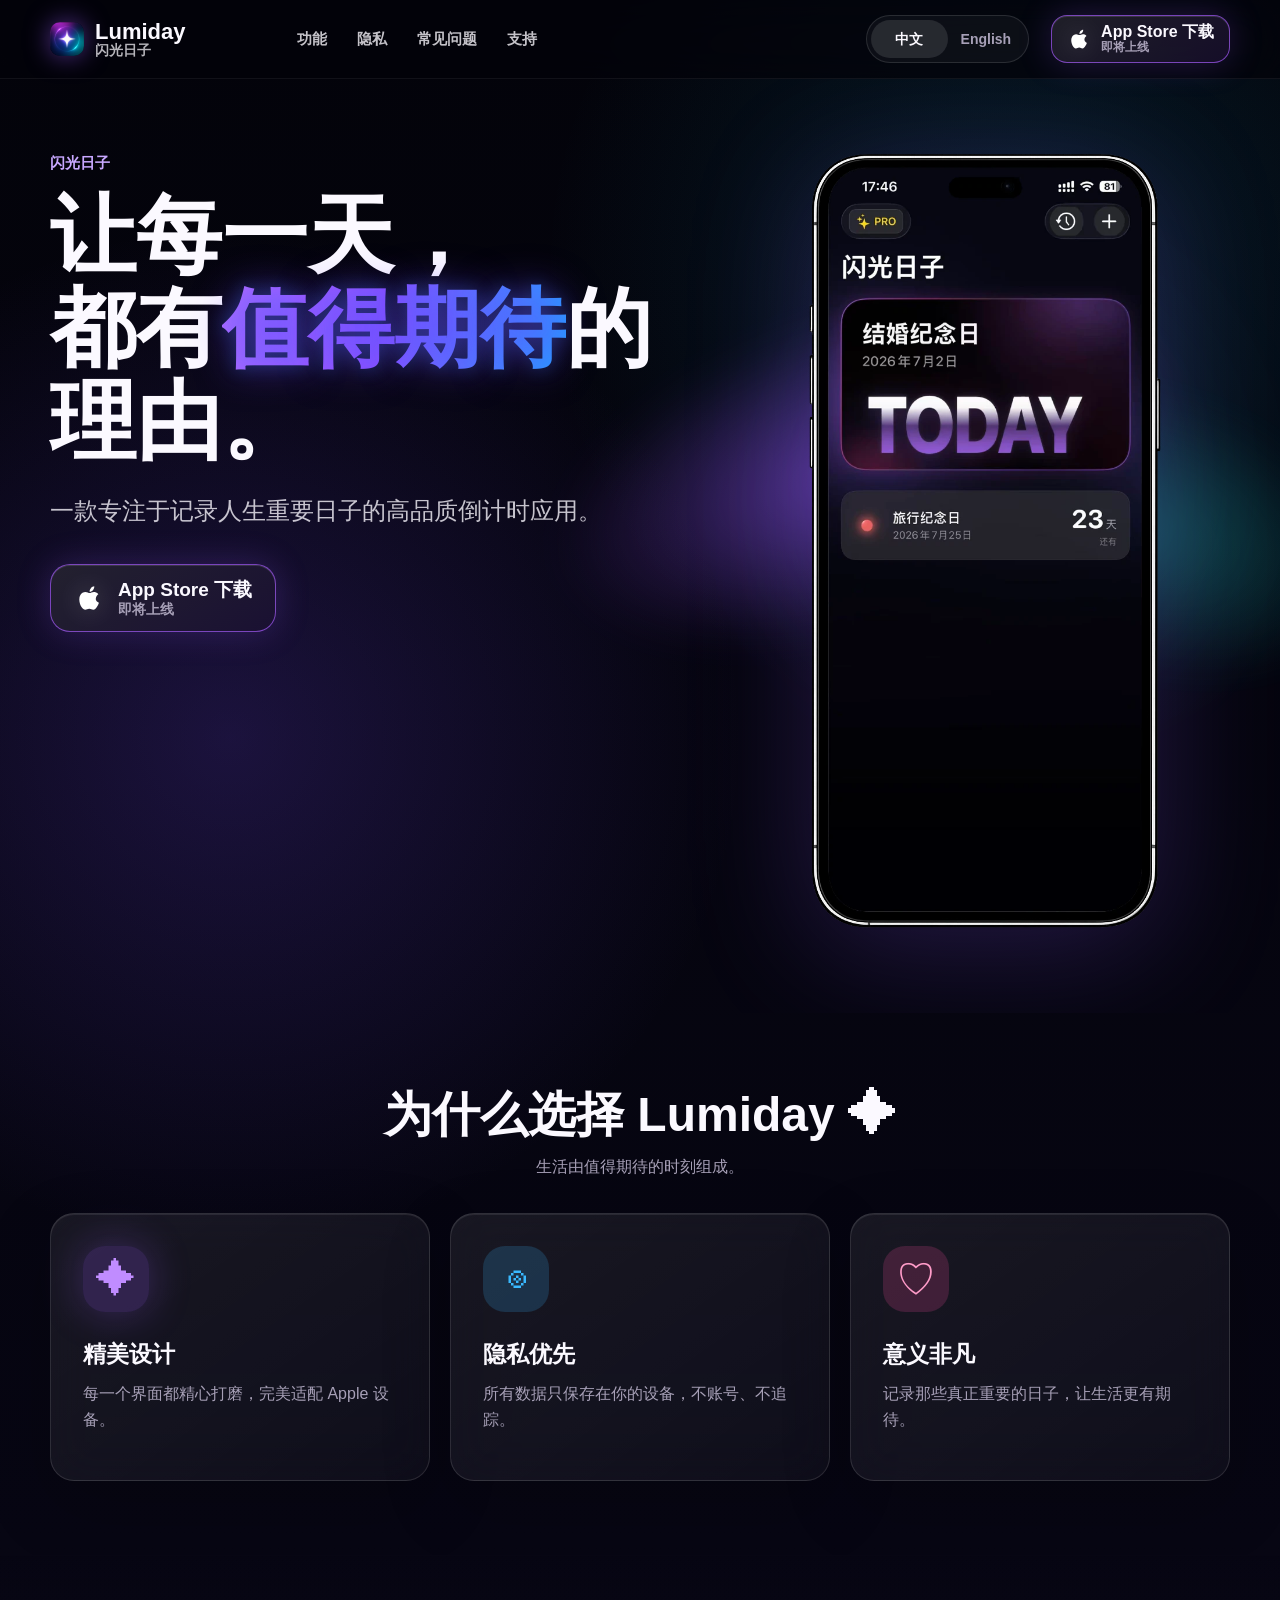
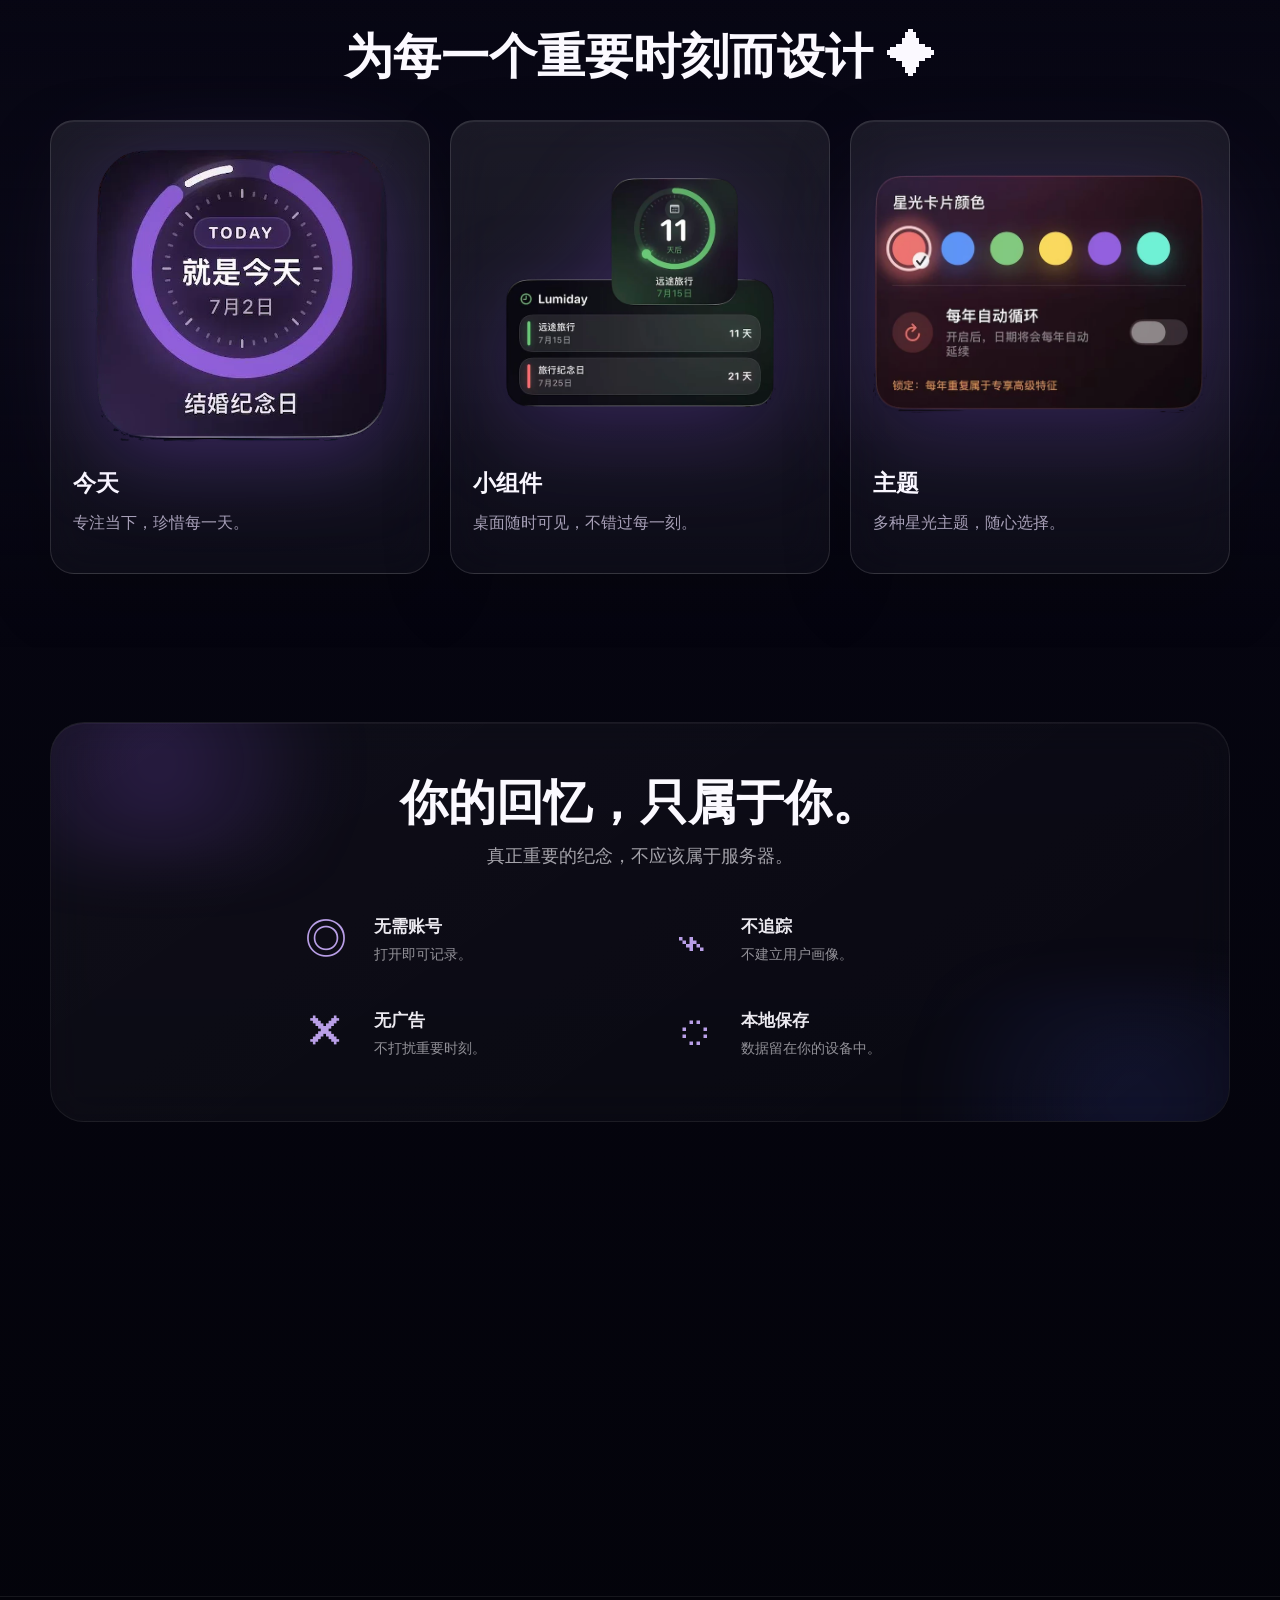
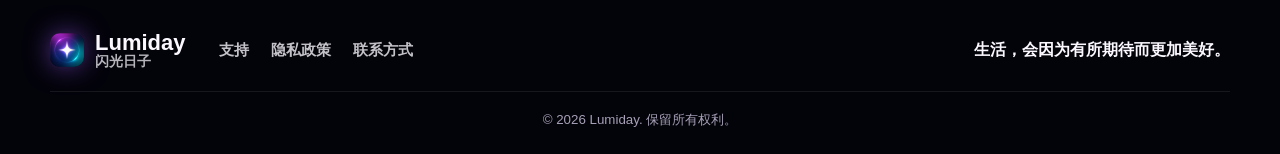
==== commit 5fbbbbbf: "优化图片尺寸" ====
--- a/index.html
+++ b/index.html
@@ -4,8 +4,14 @@
     <meta charset="utf-8">
     <meta name="viewport" content="width=device-width, initial-scale=1">
     <meta name="description" content="Lumiday / 闪光日子，一款专注于记录人生重要日子的高品质倒计时应用。">
+    <meta property="og:title" content="Lumiday | 闪光日子">
+    <meta property="og:description" content="记录那些值得等待、值得庆祝、值得放在心上的时刻。">
+    <meta property="og:url" content="https://ciakon.com/">
+    <meta property="og:type" content="website">
+    <meta property="og:image" content="https://ciakon.com/assets/og-image.png">
     <title>Lumiday | 闪光日子</title>
     <link rel="icon" href="favicon.svg" type="image/svg+xml">
+    <link rel="apple-touch-icon" href="https://ciakon.com/assets/apple-touch-icon.png">
     <link rel="stylesheet" href="styles.css">
   </head>
   <body>
@@ -67,7 +73,7 @@
 
           <div class="hero-visual reveal" aria-label="Lumiday app preview">
             <div class="hero-device">
-              <img class="hero-phone-image" src="assets/hero-iphone15promax.png" alt="Lumiday app screenshot on iPhone 15 Pro Max">
+              <img class="hero-phone-image" src="assets/hero-iphone15promax.webp" alt="Lumiday app screenshot on iPhone 15 Pro Max" loading="eager" fetchpriority="high" decoding="async">
             </div>
           </div>
         </div>
@@ -107,21 +113,21 @@
           <div class="feature-grid">
             <article class="feature-card reveal">
               <div class="mini-phone today-preview">
-                <img class="feature-shot today-shot" src="assets/today-card.png" alt="就是今天">
+                <img class="feature-shot today-shot" src="assets/today-card.webp" alt="就是今天" loading="lazy" decoding="async">
               </div>
               <h3 data-i18n="todayTitle">今天</h3>
               <p data-i18n="todayBody">专注当下，珍惜每一天。</p>
             </article>
             <article class="feature-card reveal wide-feature">
               <div class="widget-stage">
-                <img class="feature-shot widget-shot" src="assets/widget-card.png" alt="小组件">
+                <img class="feature-shot widget-shot" src="assets/widget-card.webp" alt="小组件" loading="lazy" decoding="async">
               </div>
               <h3 data-i18n="widgetTitle">小组件</h3>
               <p data-i18n="widgetBody">桌面随时可见，不错过每一刻。</p>
             </article>
             <article class="feature-card reveal">
               <div class="mini-phone theme-preview">
-                <img class="feature-shot theme-shot" src="assets/theme-card.png" alt="星光卡片主题">
+                <img class="feature-shot theme-shot" src="assets/theme-card.webp" alt="星光卡片主题" loading="lazy" decoding="async">
               </div>
               <h3 data-i18n="themeTitle">主题</h3>
               <p data-i18n="themeBody">多种星光主题，随心选择。</p>
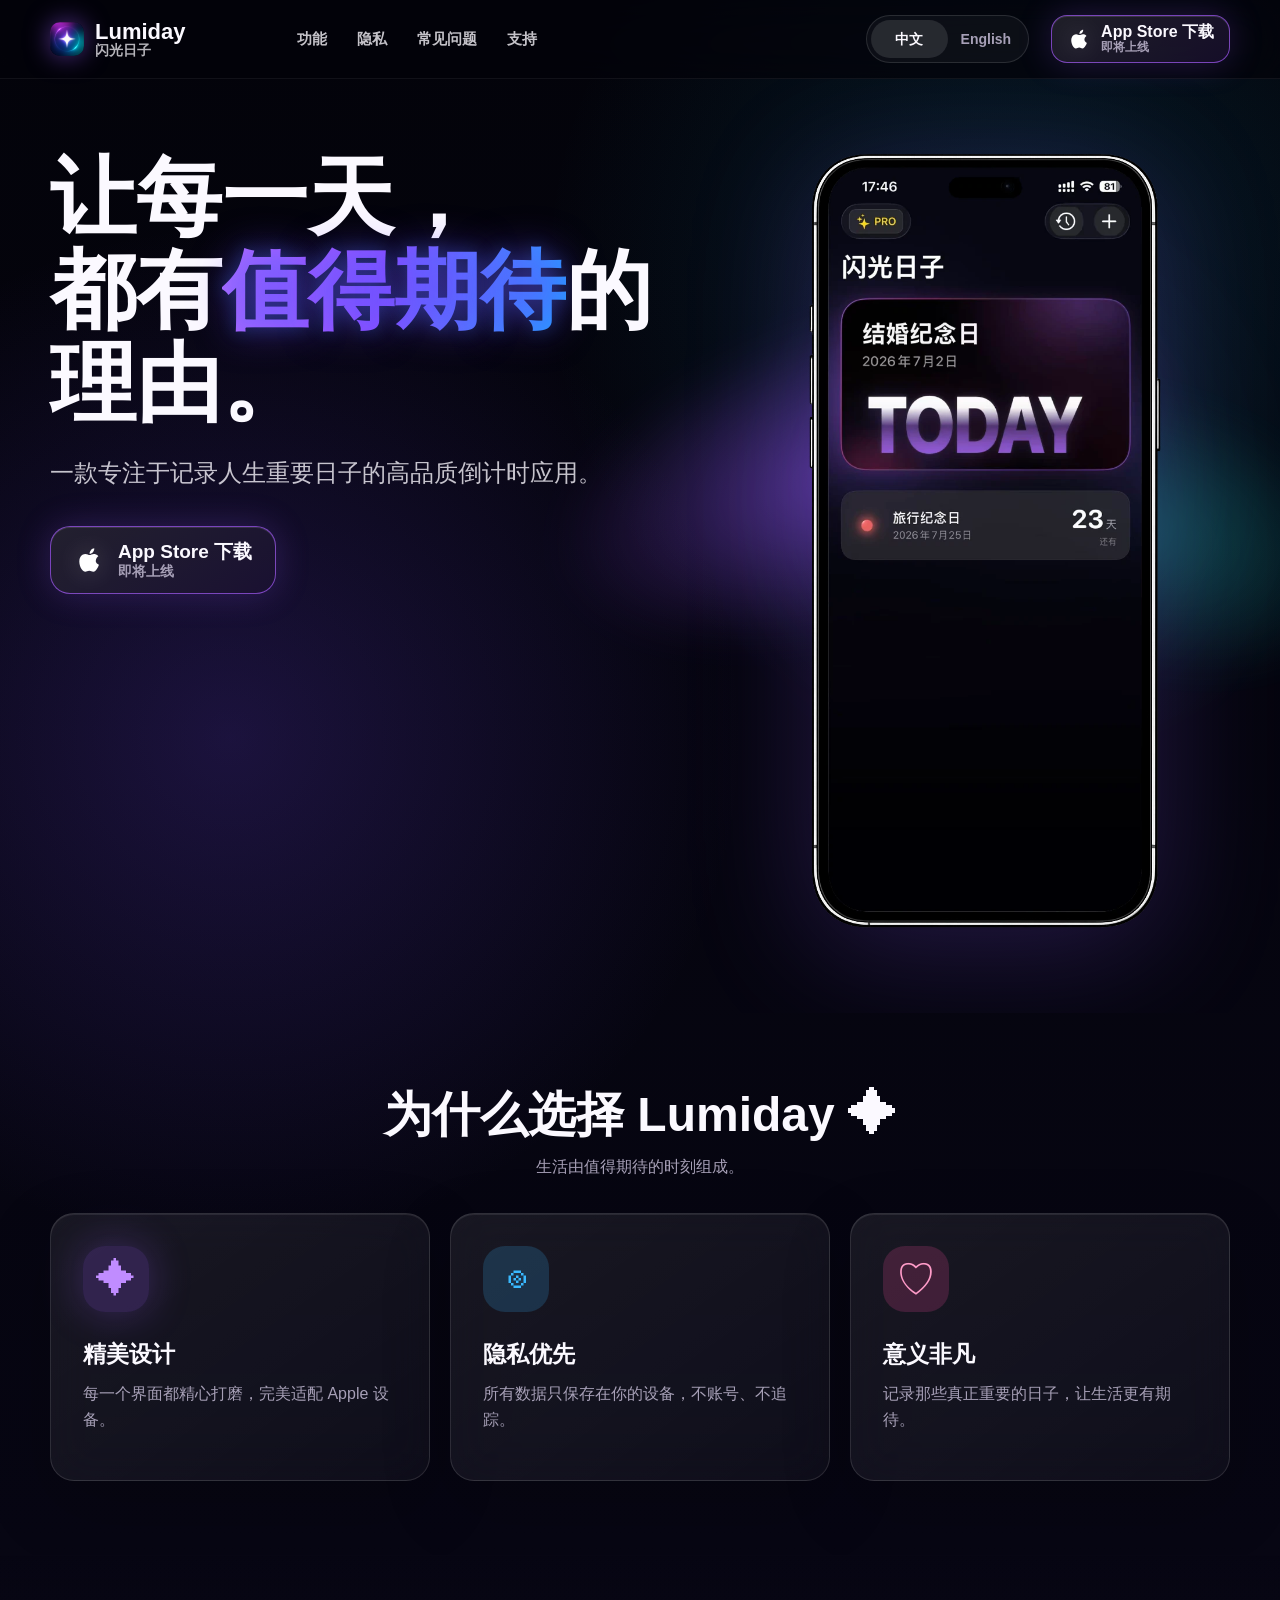
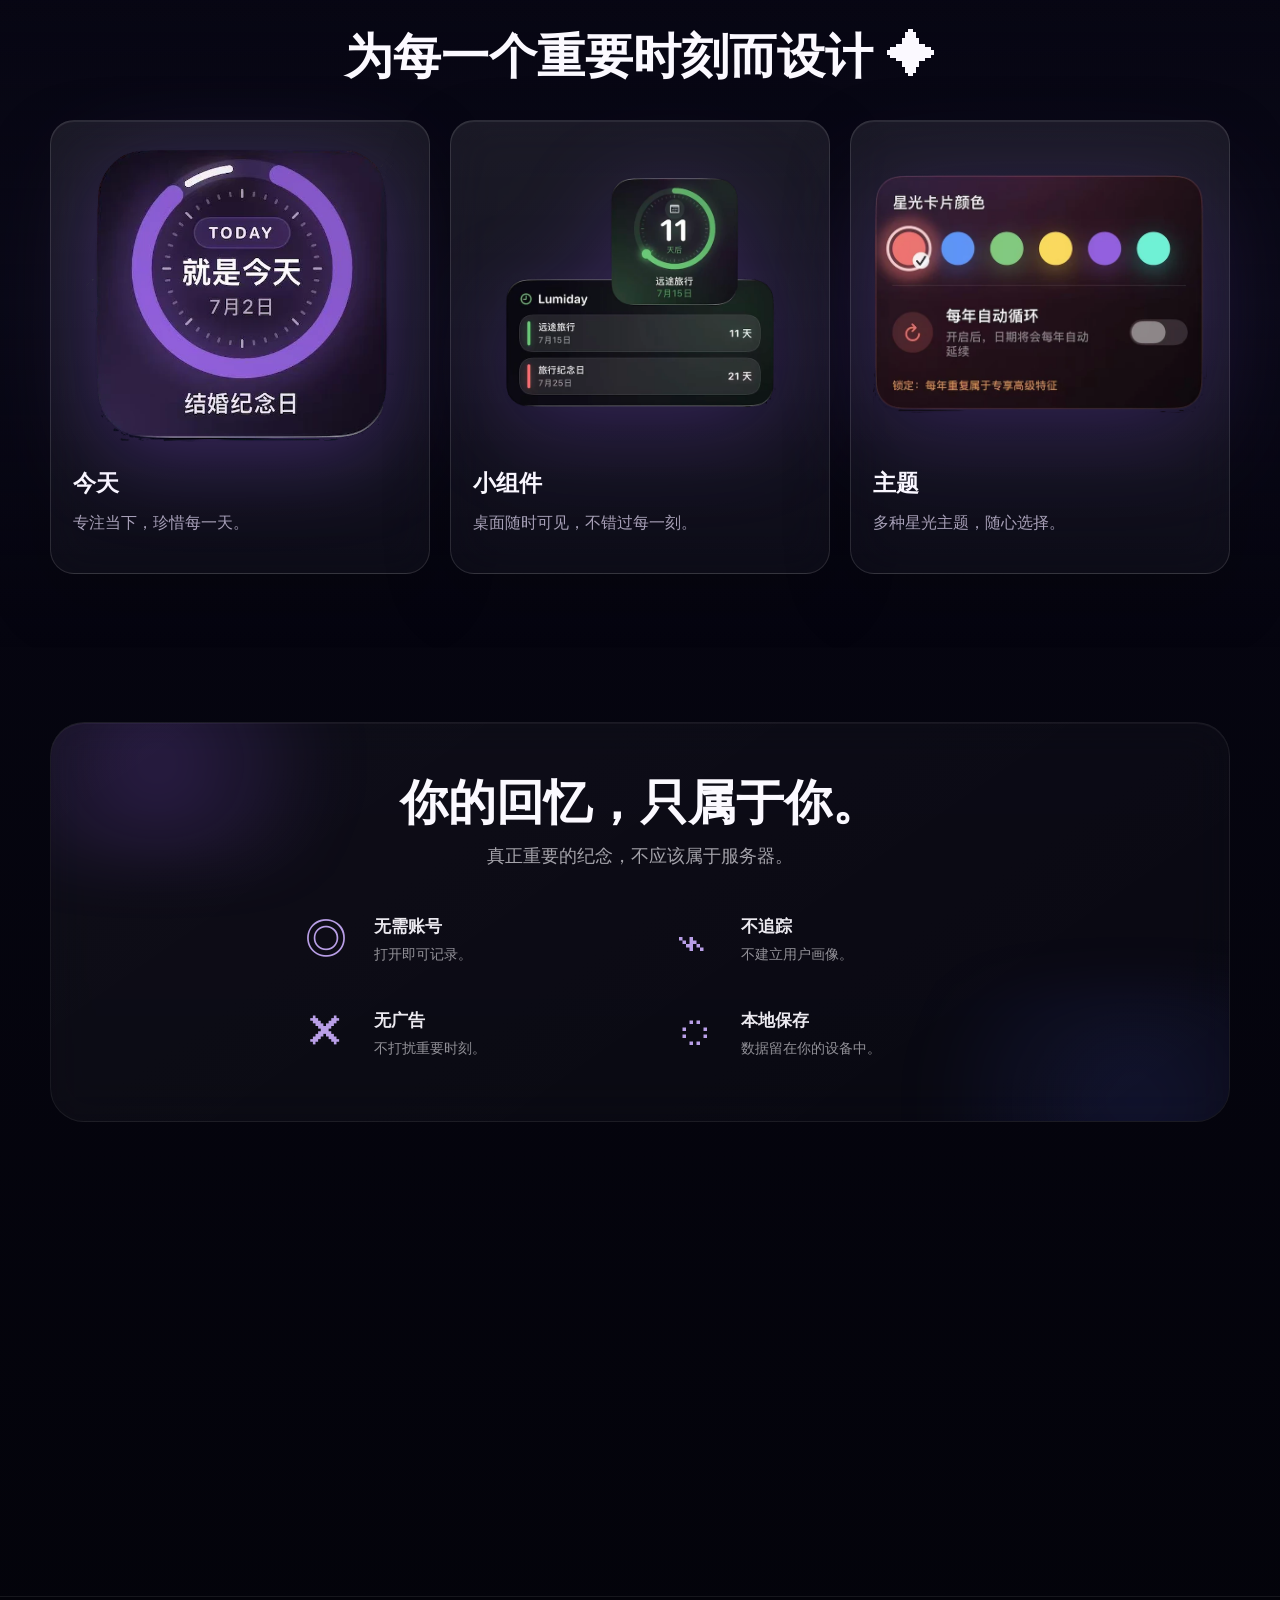
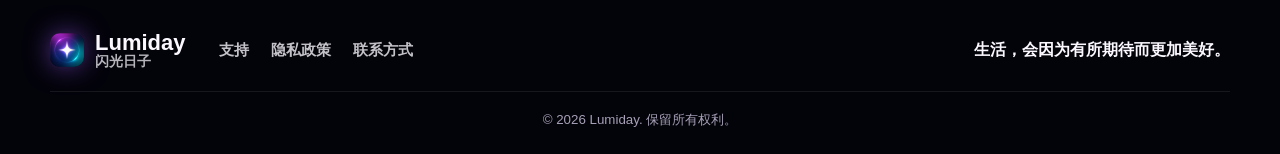
==== commit a1af0d24: "Update index.html" ====
--- a/index.html
+++ b/index.html
@@ -55,7 +55,6 @@
         <div class="aurora aurora-two" aria-hidden="true"></div>
         <div class="section-inner hero-grid">
           <div class="hero-copy reveal">
-            <p class="eyebrow" data-i18n="brandChinese">闪光日子</p>
             <h1 data-i18n="heroTitle">让每一天，<br>都有<span class="hero-highlight">值得期待</span>的理由。</h1>
             <p class="hero-subtitle" data-i18n="heroSubtitle">一款专注于记录人生重要日子的高品质倒计时应用。</p>
             <div class="hero-actions" id="download">
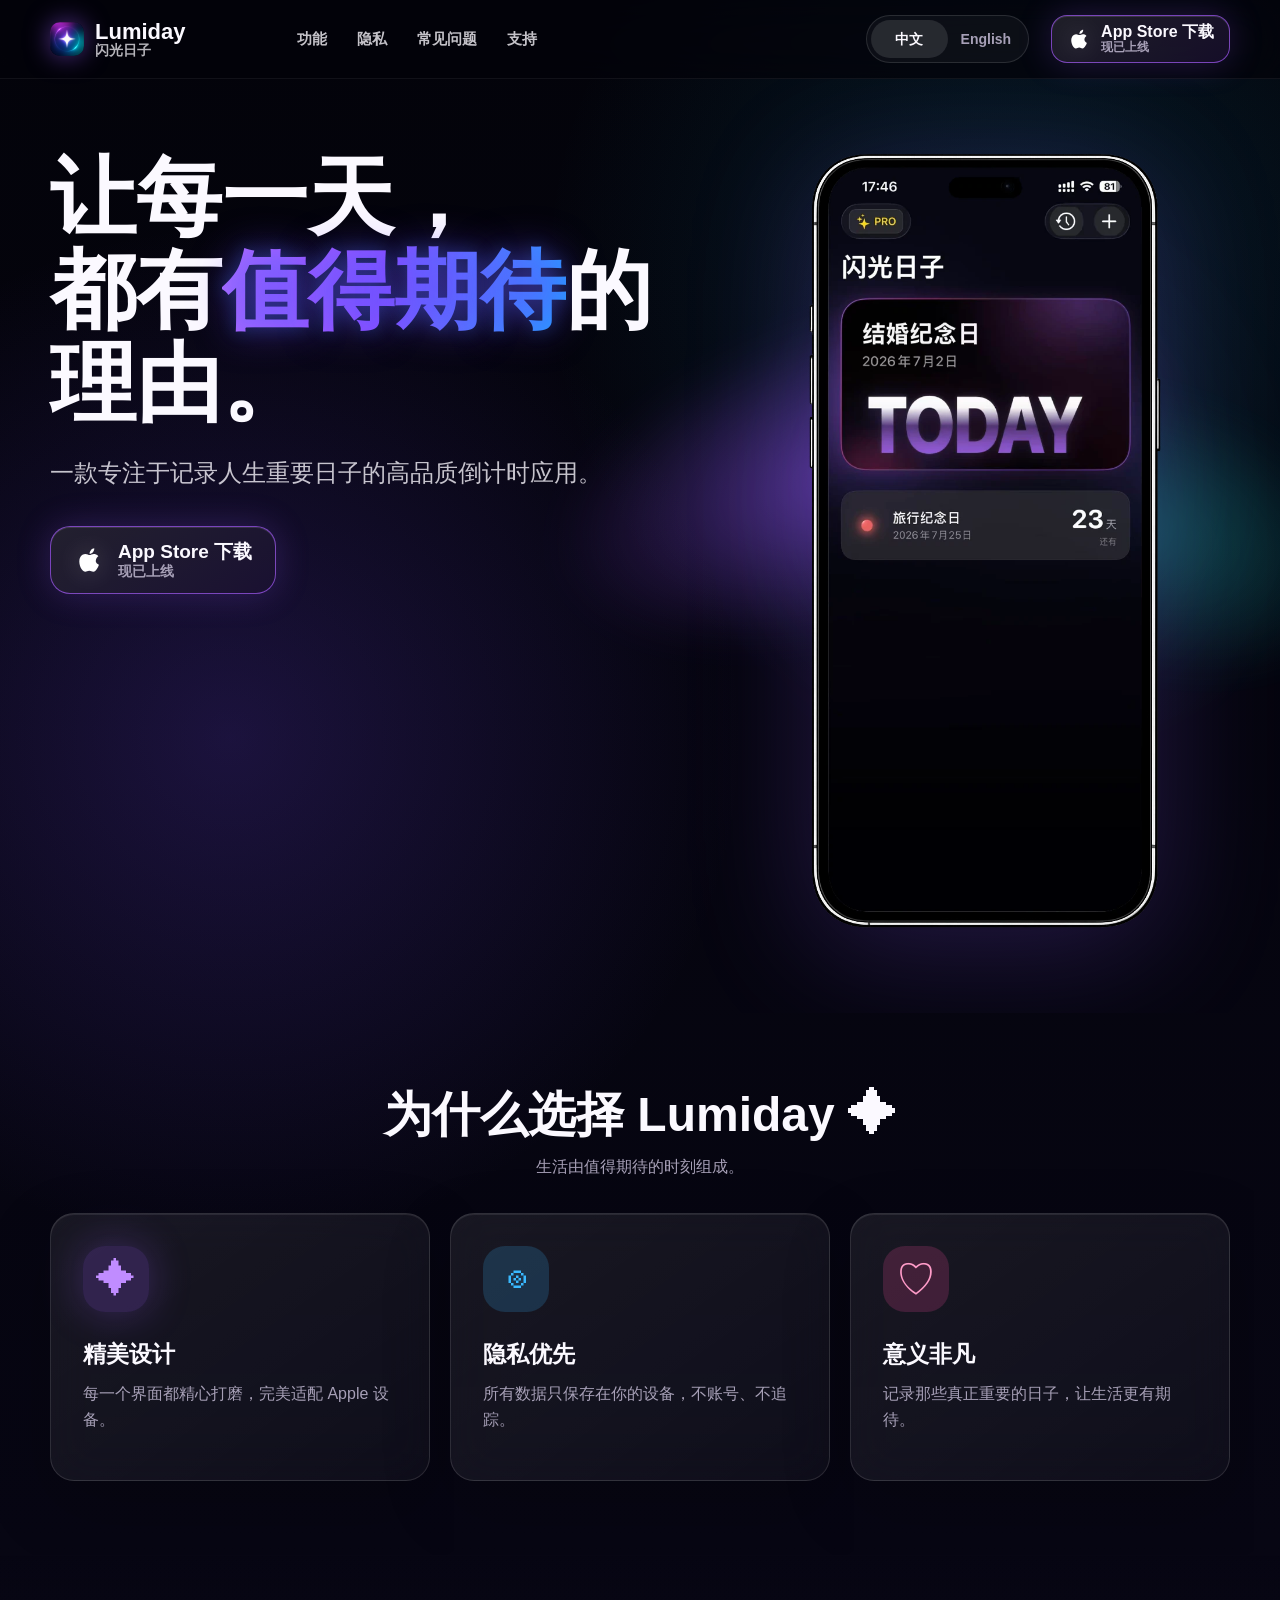
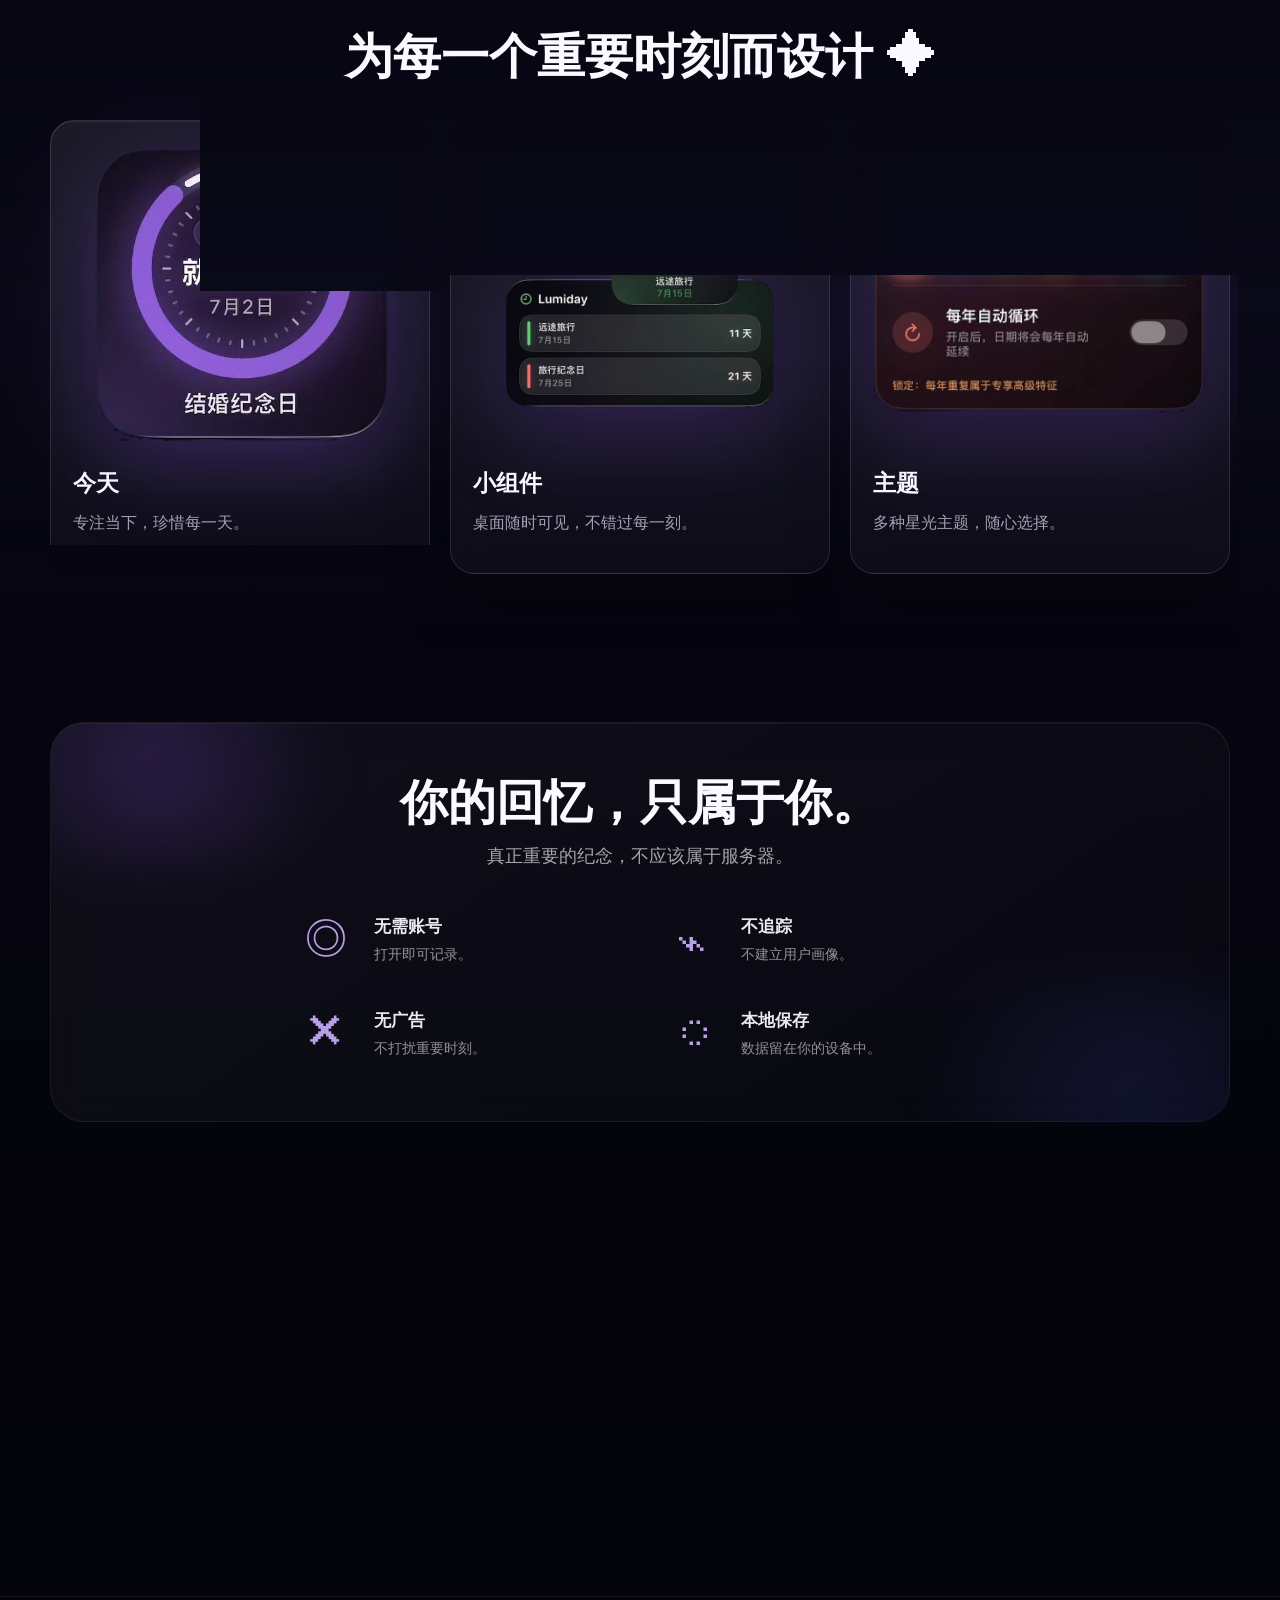
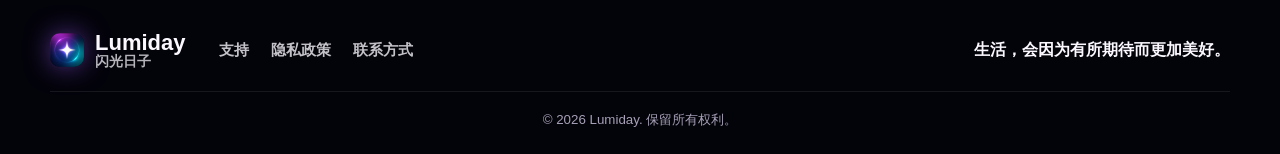
==== commit 5db63b88: "update download link" ====
--- a/index.html
+++ b/index.html
@@ -36,7 +36,7 @@
             <button class="active" type="button" data-lang="zh">中文</button>
             <button type="button" data-lang="en">English</button>
           </div>
-          <a class="store-button compact" href="#download" aria-label="App Store download">
+          <a class="store-button compact" href="https://apps.apple.com/app/lumiday/id6785448305" aria-label="App Store download">
             <svg class="apple-icon" aria-hidden="true" viewBox="0 0 24 24">
               <path d="M17.4 12.7c0-2.4 2-3.6 2.1-3.7-1.1-1.6-2.8-1.8-3.4-1.8-1.5-.1-2.8.9-3.6.9-.8 0-2-.9-3.3-.9-1.7 0-3.3 1-4.1 2.5-1.8 3-.5 7.5 1.2 10 0 0 1.1 1.8 2.7 1.7 1.2 0 1.7-.8 3.2-.8 1.5 0 1.9.8 3.2.8 1.4 0 2.3-1.3 3.1-2.6 1-1.5 1.4-2.9 1.4-3-.1 0-2.5-1-2.5-3.1zM15.2 5.7c.7-.8 1.1-1.9 1-3-.9 0-2 .6-2.7 1.4-.6.7-1.1 1.8-1 2.8 1 .1 2-.5 2.7-1.2z"/>
             </svg>
@@ -58,7 +58,7 @@
             <h1 data-i18n="heroTitle">让每一天，<br>都有<span class="hero-highlight">值得期待</span>的理由。</h1>
             <p class="hero-subtitle" data-i18n="heroSubtitle">一款专注于记录人生重要日子的高品质倒计时应用。</p>
             <div class="hero-actions" id="download">
-              <a class="store-button" href="#download" aria-label="App Store download">
+              <a class="store-button" href="https://apps.apple.com/app/lumiday/id6785448305" aria-label="App Store download">
                 <svg class="apple-icon" aria-hidden="true" viewBox="0 0 24 24">
                   <path d="M17.4 12.7c0-2.4 2-3.6 2.1-3.7-1.1-1.6-2.8-1.8-3.4-1.8-1.5-.1-2.8.9-3.6.9-.8 0-2-.9-3.3-.9-1.7 0-3.3 1-4.1 2.5-1.8 3-.5 7.5 1.2 10 0 0 1.1 1.8 2.7 1.7 1.2 0 1.7-.8 3.2-.8 1.5 0 1.9.8 3.2.8 1.4 0 2.3-1.3 3.1-2.6 1-1.5 1.4-2.9 1.4-3-.1 0-2.5-1-2.5-3.1zM15.2 5.7c.7-.8 1.1-1.9 1-3-.9 0-2 .6-2.7 1.4-.6.7-1.1 1.8-1 2.8 1 .1 2-.5 2.7-1.2z"/>
                 </svg>
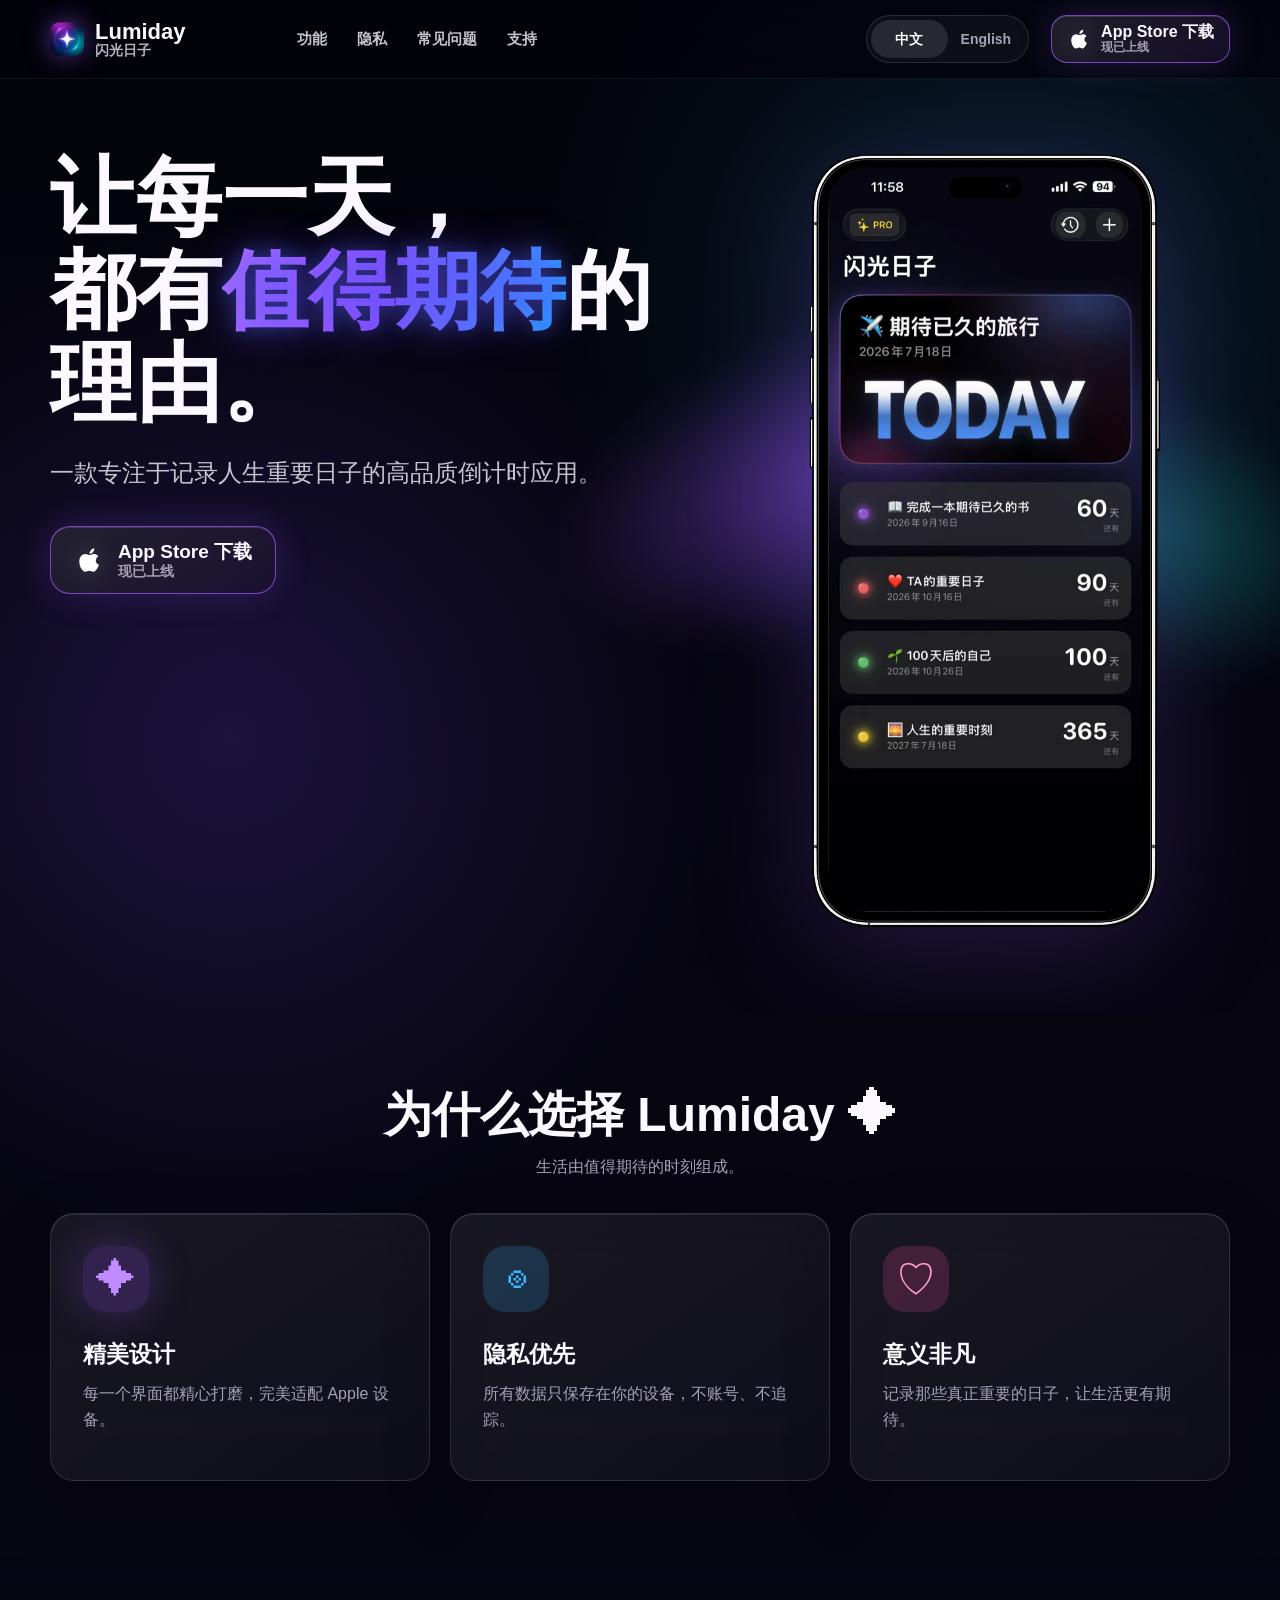
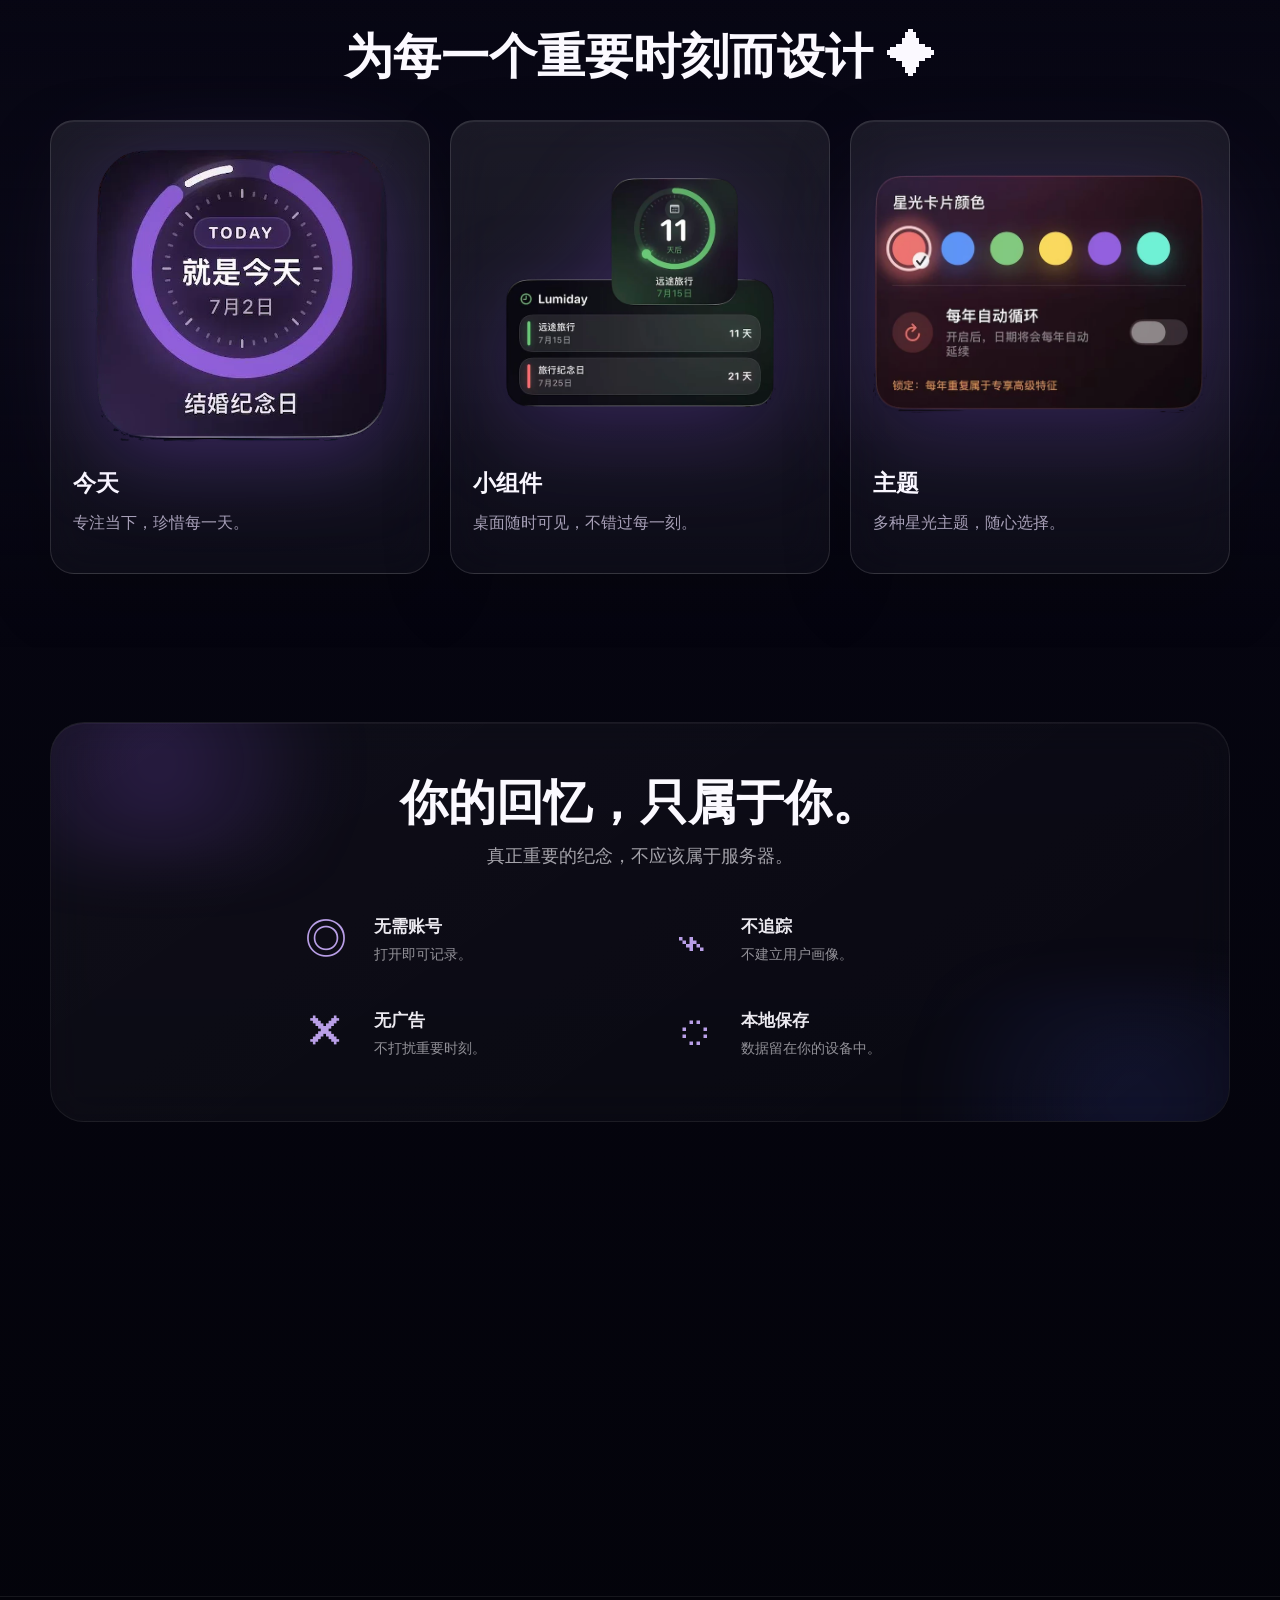
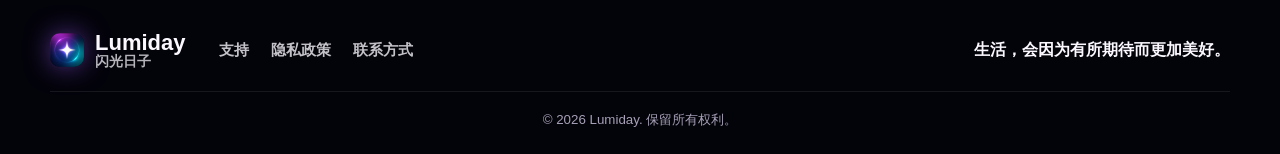
==== commit 733ed14a: "update  asset" ====
--- a/index.html
+++ b/index.html
@@ -72,7 +72,7 @@
 
           <div class="hero-visual reveal" aria-label="Lumiday app preview">
             <div class="hero-device">
-              <img class="hero-phone-image" src="assets/hero-iphone15promax.webp" alt="Lumiday app screenshot on iPhone 15 Pro Max" loading="eager" fetchpriority="high" decoding="async">
+              <img class="hero-phone-image" src="assets/iPhone-max-cn@1x.webp" alt="Lumiday app screenshot on iPhone 15 Pro Max" loading="eager" fetchpriority="high" decoding="async">
             </div>
           </div>
         </div>
